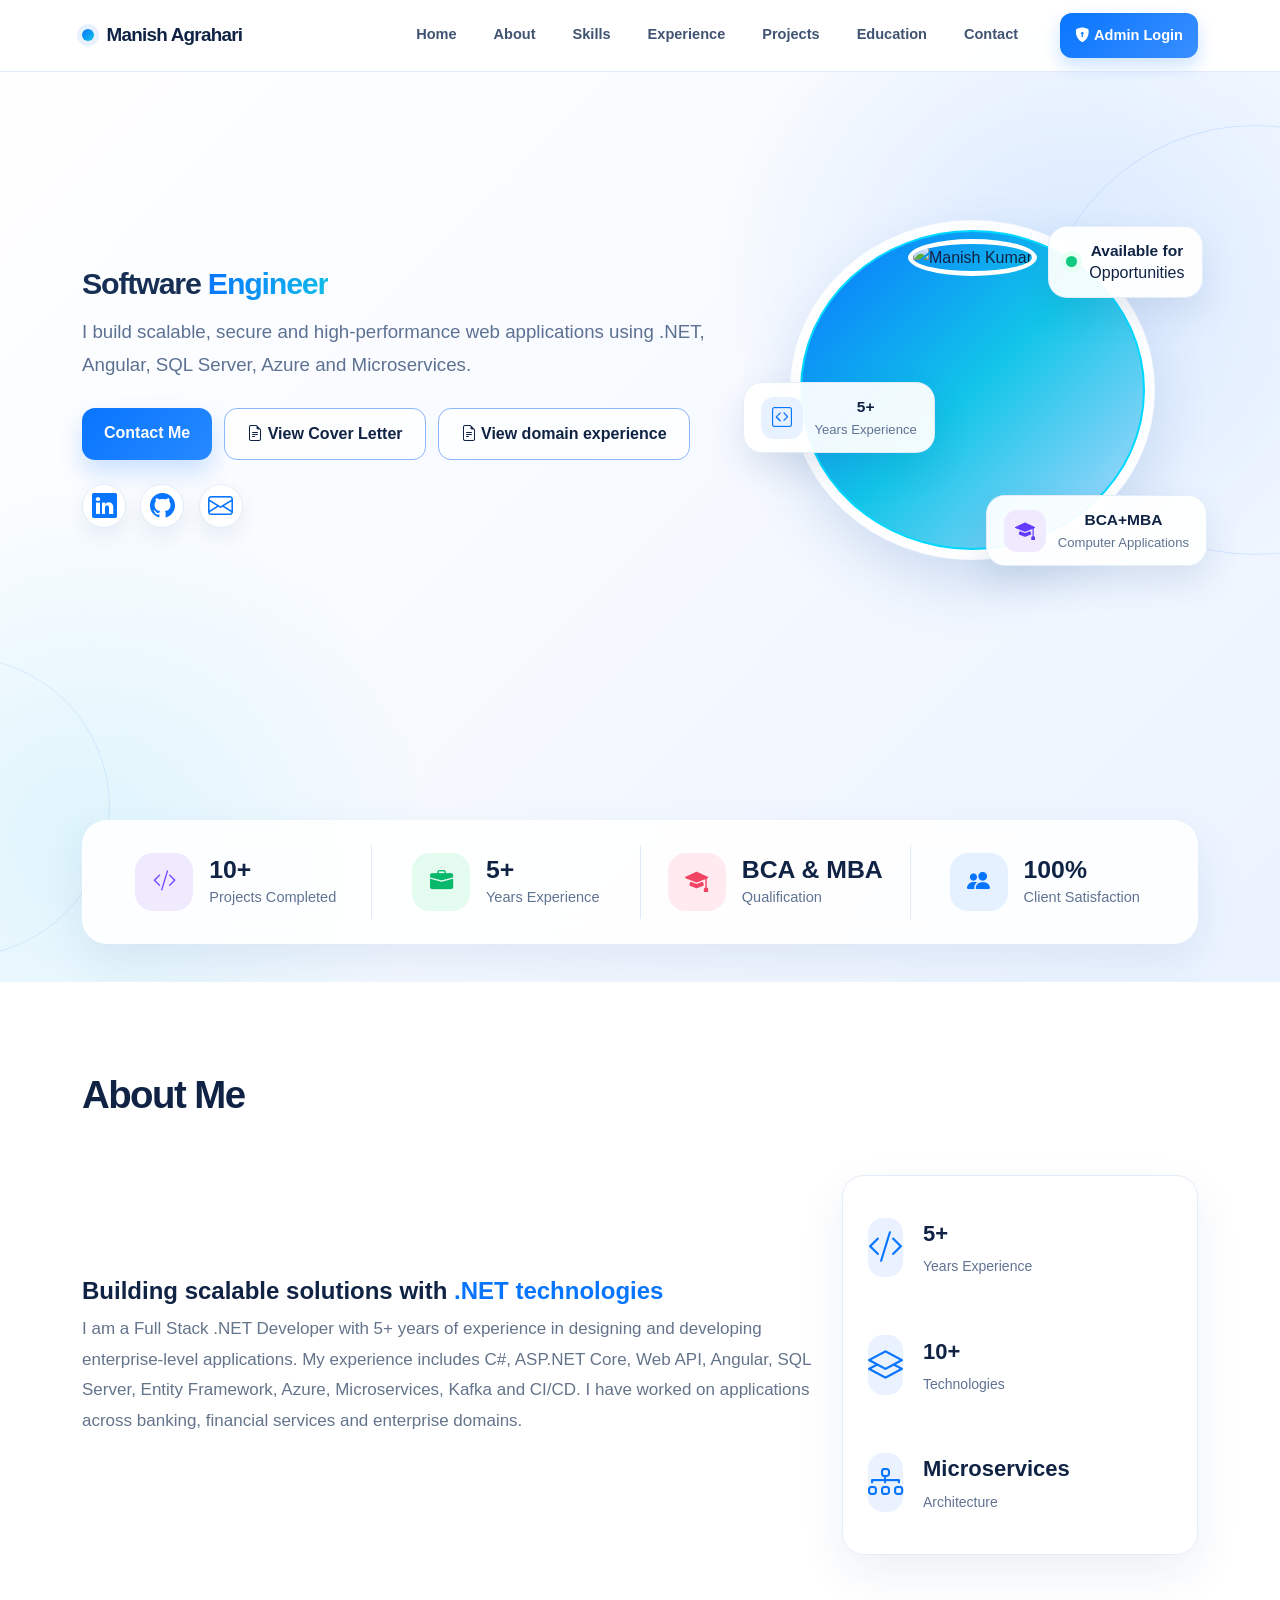
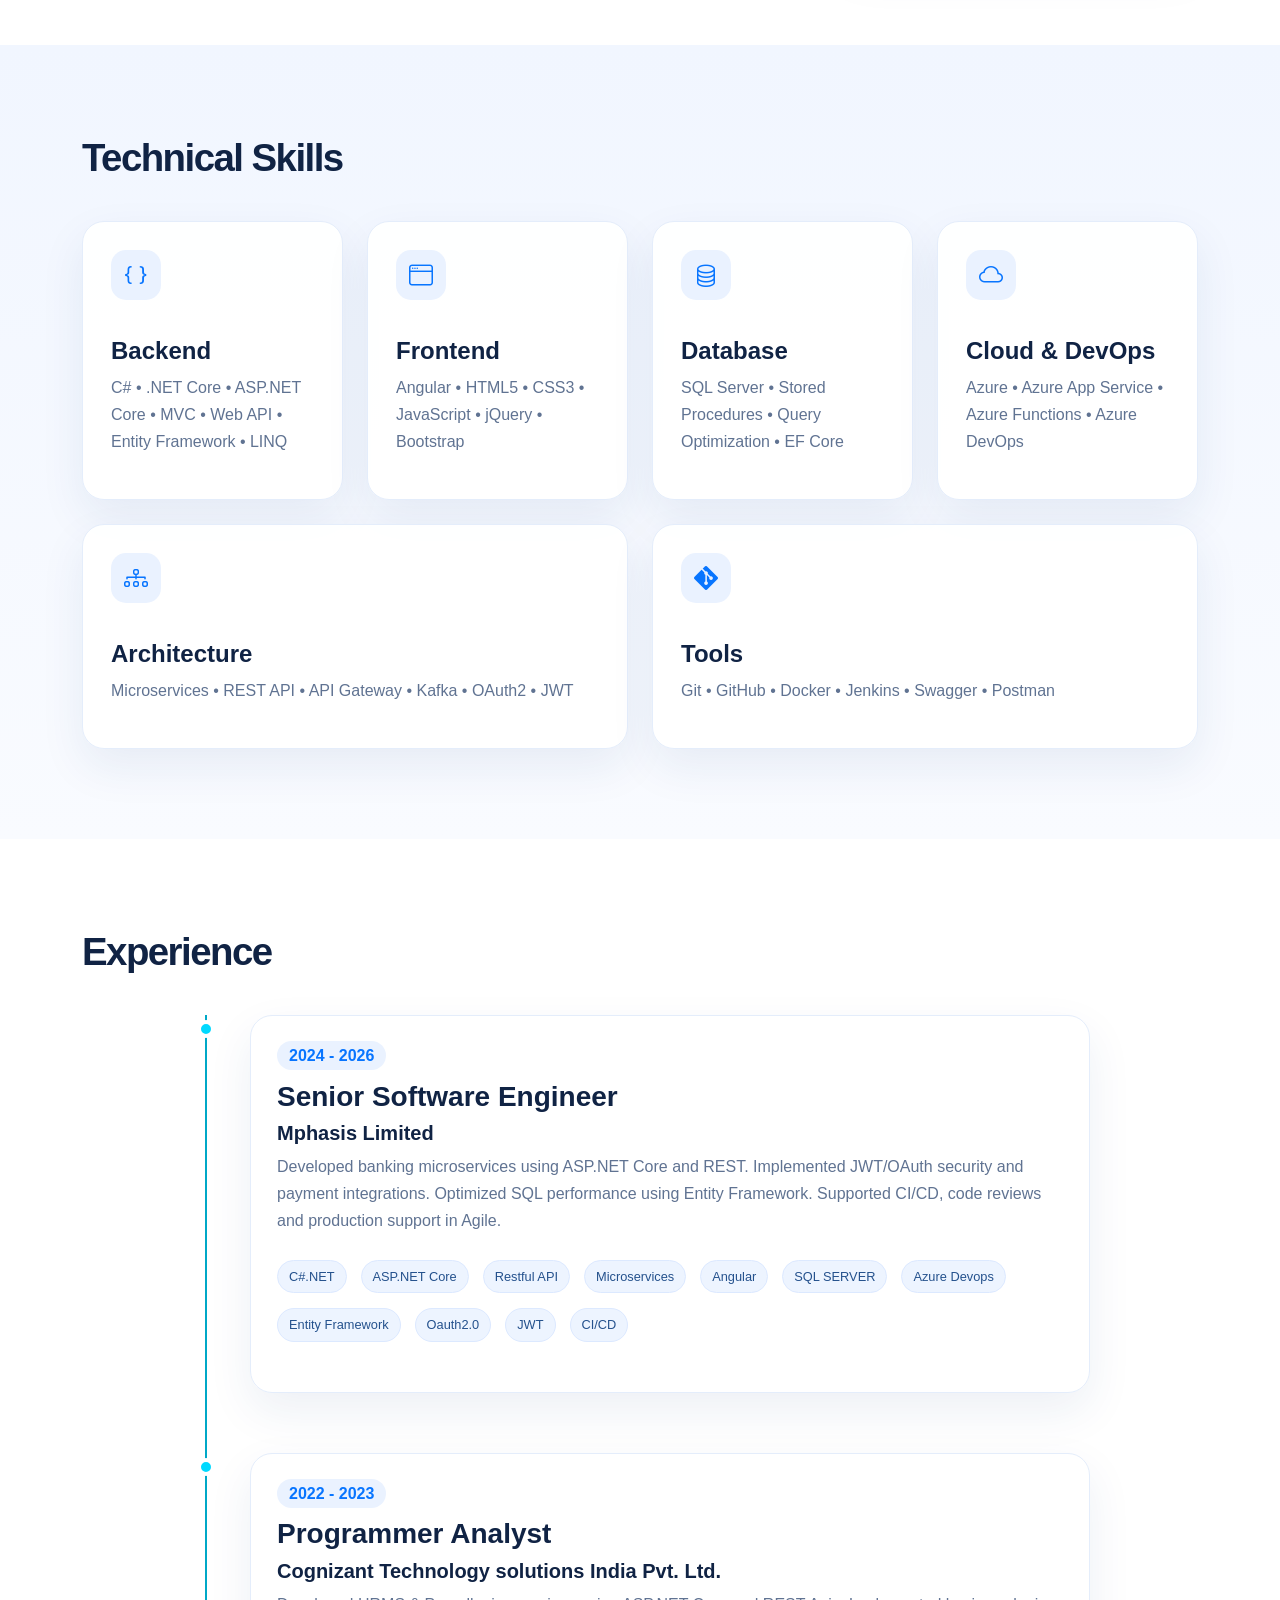
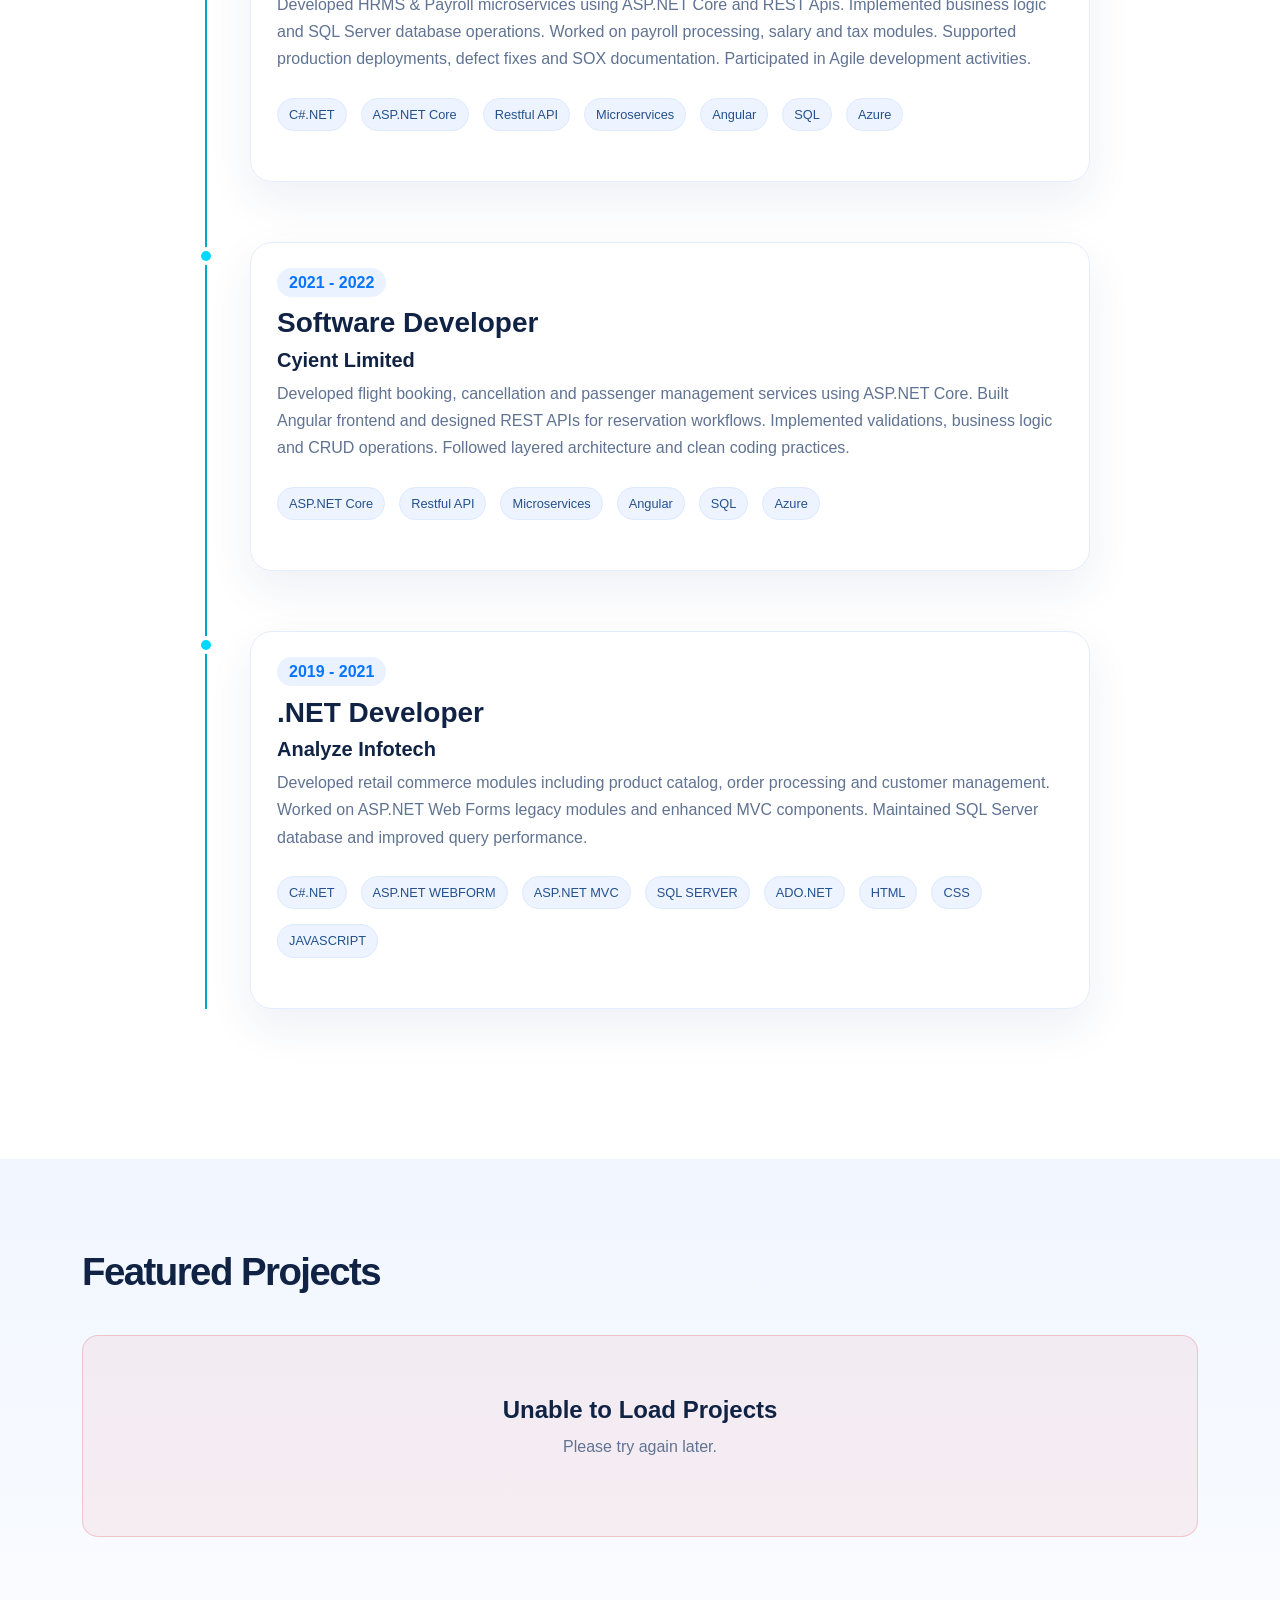
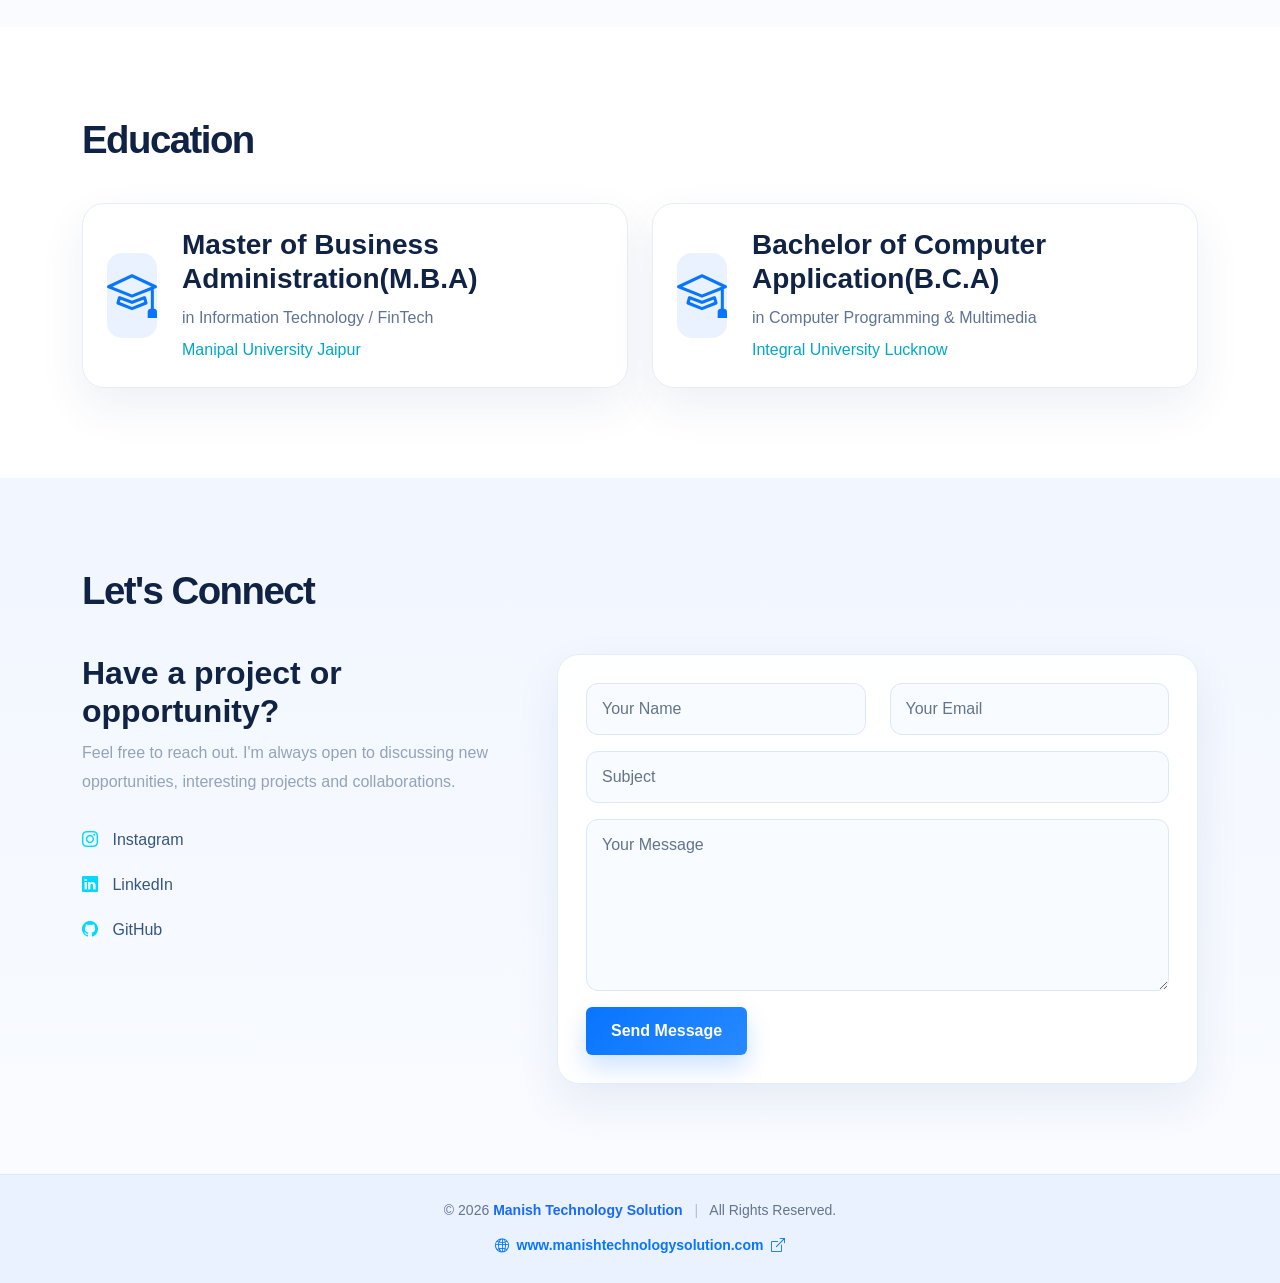
==== DevPortfolio.API/wwwroot/index.html @ da4e7f68 "Update index.html" ====
<!DOCTYPE html>
<html lang="en">
<head>
    <meta charset="UTF-8">
    <meta name="viewport" content="width=device-width, initial-scale=1.0">

    <title>Manish Agrahari | Full Stack .NET Developer</title>

    <!-- Bootstrap -->
    <link href="https://cdn.jsdelivr.net/npm/bootstrap@5.3.3/dist/css/bootstrap.min.css" rel="stylesheet">
    <link rel="stylesheet"
      href="https://cdn.jsdelivr.net/npm/bootstrap-icons@1.11.3/font/bootstrap-icons.min.css">

    <!-- Bootstrap Icons -->
    <link href="https://cdn.jsdelivr.net/npm/bootstrap-icons@1.11.3/font/bootstrap-icons.css" rel="stylesheet">

    <!-- Custom CSS -->
    <link rel="stylesheet" href="css/style.css">

       <style>
       :root {
           --ink: #102344;
           --muted: #607392;
           --blue: #0875ff;
           --cyan: #10c3e8;
           --line: #e4edfb;
           --pale: #f4f8ff;
       }

       html {
           scroll-behavior: smooth;
           scroll-padding-top: 92px;
       }

       body {
           margin: 0;
           color: var(--ink);
           background: #fff;
           font-family: Inter,"Segoe UI",Roboto,Arial,sans-serif;
           line-height: 1.7;
       }

       section {
           scroll-margin-top: 90px;
       }

       .navbar.navbar-dark {
           background: rgba(255,255,255,.94) !important;
           border-bottom: 1px solid rgba(224,234,249,.9);
           box-shadow: 0 8px 30px rgba(27,65,122,.055);
           backdrop-filter: blur(16px);
           -webkit-backdrop-filter: blur(16px);
           padding: 13px 0;
       }

       .navbar .navbar-brand {
           color: var(--ink) !important;
           font-size: 1.18rem;
           font-weight: 800;
           letter-spacing: -.04em;
       }

       .brand-dot {
           display: inline-block;
           width: 12px;
           height: 12px;
           border-radius: 50%;
           margin-right: 8px;
           background: linear-gradient(135deg,var(--blue),var(--cyan));
           box-shadow: 0 0 0 5px rgba(8,117,255,.09);
       }

       .navbar .nav-link {
           color: #405371 !important;
           font-size: .91rem;
           font-weight: 600;
           padding: 9px 11px !important;
           border-radius: 12px;
           transition: .2s ease;
       }

           .navbar .nav-link:hover, .navbar .nav-link:focus {
               color: var(--blue) !important;
               background: #edf4ff;
           }

       .navbar .admin-login-btn {
           display: inline-flex;
           align-items: center;
           color: #fff !important;
           background: linear-gradient(135deg,#0875ff,#398fff);
           padding: 10px 15px !important;
           box-shadow: 0 8px 18px rgba(8,117,255,.2);
       }

           .navbar .admin-login-btn:hover {
               color: #fff !important;
               transform: translateY(-1px);
               box-shadow: 0 12px 22px rgba(8,117,255,.25);
           }

       .navbar .nav-resume-btn {
           display: inline-flex;
           align-items: center;
           color: #fff !important;
           background: linear-gradient(135deg,#0875ff,#398fff);
           padding: 10px 15px !important;
           box-shadow: 0 8px 18px rgba(8,117,255,.18);
       }

           .navbar .nav-resume-btn:hover {
               color: #fff !important;
               transform: translateY(-1px);
           }

       .navbar .navbar-toggler {
           border-color: #dce7f7;
       }

           .navbar .navbar-toggler:focus {
               box-shadow: 0 0 0 .2rem rgba(8,117,255,.13);
           }

       .hero-section {
           position: relative;
           overflow: hidden;
           color: var(--ink) !important;
           background: radial-gradient(circle at 83% 28%,rgba(69,151,255,.16),transparent 27%), radial-gradient(circle at 6% 85%,rgba(16,195,232,.11),transparent 24%), linear-gradient(135deg,#fff 0%,#f7faff 48%,#eaf3ff 100%) !important;
       }

           .hero-section:before, .hero-section:after {
               content: "";
               position: absolute;
               border-radius: 50%;
               pointer-events: none;
           }

           .hero-section:before {
               width: 430px;
               height: 430px;
               right: -190px;
               top: 125px;
               border: 1px solid rgba(60,139,255,.16);
           }

           .hero-section:after {
               width: 300px;
               height: 300px;
               left: -190px;
               bottom: 25px;
               border: 1px solid rgba(60,139,255,.14);
           }

           .hero-section > .container {
               position: relative;
               z-index: 1;
           }

           .hero-section .row.min-vh-100 {
               min-height: calc(100vh - 80px) !important;
               padding-top: 0px;
               padding-bottom: 40px;
           }

       .hero-small {
           display: inline-flex;
           padding: 7px 14px;
           border-radius: 999px;
           color: #0875ff !important;
           background: #e7f1ff;
           font-size: .82rem;
           font-weight: 800;
           letter-spacing: .12em;
       }

     .hero-section h2 {
  color: #102344;
  font-size: clamp(2rem, 5.2vw, 5rem);
  line-height: 1.08;
  font-weight: 800;
  letter-spacing: -0.04em;
  margin: 15px 0;
  overflow-wrap: anywhere;
}

.hero-section h2 span {
  background: linear-gradient(100deg, #0875ff, #10bde8);
  -webkit-background-clip: text;
  background-clip: text;
  -webkit-text-fill-color: transparent;
}

@media (max-width: 480px) {
  .hero-section h2 {
    font-size: clamp(1.8rem, 8vw, 2.5rem);
    letter-spacing: -0.03em;
  }
}

       .hero-section h2 {
           color: #172f55 !important;
           font-size: clamp(1.25rem,2.4vw,1.9rem);
           font-weight: 750;
       }

       .hero-description {
           max-width: 690px;
           color: #5d7193 !important;
           font-size: clamp(1rem,1.5vw,1.17rem);
           line-height: 1.8;
       }

       .hero-buttons {
           display: flex;
           flex-wrap: wrap;
           gap: 12px;
           margin-top: 26px;
       }

           .hero-buttons .btn {
               margin: 0 !important;
               border-radius: 13px !important;
               padding: 13px 22px !important;
               font-weight: 750;
           }

       .btn-primary-custom {
           color: #fff !important;
           background: linear-gradient(135deg,#0875ff,#2789ff) !important;
           border: 0 !important;
           box-shadow: 0 12px 25px rgba(8,117,255,.2);
           transition: transform .2s,box-shadow .2s;
       }

           .btn-primary-custom:hover {
               transform: translateY(-2px);
               box-shadow: 0 16px 30px rgba(8,117,255,.28);
           }

       .hero-buttons .btn-outline-light {
           color: #102344 !important;
           background: rgba(255,255,255,.78) !important;
           border: 1px solid #8bb7ff !important;
       }

           .hero-buttons .btn-outline-light:hover {
               color: #0875ff !important;
               background: #fff !important;
           }

       .social-links a {
           display: inline-flex;
           align-items: center;
           justify-content: center;
           width: 44px;
           height: 44px;
           margin-right: 10px;
           color: #0875ff !important;
           background: #fff;
           border: 1px solid #e4edfb;
           border-radius: 50%;
           box-shadow: 0 8px 20px rgba(30,70,130,.08);
           text-decoration: none;
           transition: .2s;
       }

           .social-links a:hover {
               transform: translateY(-3px);
               background: #eef5ff;
           }

       .hero-profile-wrap {
           position: relative;
           display: flex;
           justify-content: center;
           align-items: center;
           min-height: 410px;
       }

       .profile-container {
           display: inline-block;
           padding: 10px;
           border-radius: 50%;
           background: rgba(255,255,255,.7);
           box-shadow: 0 25px 55px rgba(28,87,170,.15);
       }

       .profile-ring {
           width: clamp(235px,27vw,360px);
           aspect-ratio: 1;
           padding: 7px;
           border-radius: 50%;
           background: linear-gradient(135deg,#0875ff,#12c5e8,#b7d9ff);
           box-shadow: 0 0 0 9px rgba(255,255,255,.8);
       }

       .profile-image {
           width: 100%;
           height: 100%;
           object-fit: cover;
           border-radius: 50%;
           border: 5px solid #fff;
       }

       .profile-badge {
           position: absolute;
           z-index: 3;
           display: flex;
           align-items: center;
           gap: 12px;
           padding: 13px 17px;
           border: 1px solid rgba(226,236,250,.9);
           border-radius: 19px;
           background: rgba(255,255,255,.94);
           box-shadow: 0 15px 35px rgba(30,70,130,.12);
           color: var(--ink);
           line-height: 1.35;
       }

           .profile-badge strong {
               font-size: .97rem;
               font-weight: 800;
           }

           .profile-badge small {
               color: var(--muted);
               font-size: .82rem;
           }

       .profile-badge-available {
           top: 10%;
           right: -1%;
       }

       .availability-dot {
           width: 11px;
           height: 11px;
           border-radius: 50%;
           background: #10c981;
           box-shadow: 0 0 0 5px #e5fff3;
           flex: 0 0 auto;
       }

       .profile-badge-experience {
           left: -1%;
           top: 48%;
       }

       .badge-icon {
           display: grid;
           place-items: center;
           width: 42px;
           height: 42px;
           border-radius: 13px;
           color: #0875ff;
           background: #e8f1ff;
           font-size: 1.25rem;
       }

           .badge-icon.purple {
               color: #633bfa;
               background: #f0eaff;
           }

       .profile-badge-education {
           right: -2%;
           bottom: 7%;
       }

       .hero-stats {
           display: grid;
           grid-template-columns: repeat(4,minmax(0,1fr));
           align-items: center;
           margin: 0 0 38px;
           padding: 24px 18px;
           border: 1px solid rgba(255,255,255,.95);
           border-radius: 25px;
           background: rgba(255,255,255,.88);
           box-shadow: 0 18px 45px rgba(28,77,147,.09);
           backdrop-filter: blur(12px);
       }

       .hero-stat {
           display: flex;
           align-items: center;
           justify-content: center;
           gap: 16px;
           padding: 8px 16px;
       }

           .hero-stat + .hero-stat {
               border-left: 1px solid #e1eaf8;
           }

       .stat-icon {
           display: grid;
           place-items: center;
           flex: 0 0 58px;
           width: 58px;
           height: 58px;
           border-radius: 18px;
           font-size: 1.45rem;
       }

       .stat-purple {
           color: #7b4dff;
           background: #f0eaff;
       }

       .stat-green {
           color: #08b96b;
           background: #e4fbef;
       }

       .stat-red {
           color: #f04462;
           background: #ffebef;
       }

       .stat-blue {
           color: #0875ff;
           background: #e6f1ff;
       }

       .hero-stat strong {
           display: block;
           color: #102344;
           font-size: 1.55rem;
           font-weight: 850;
           line-height: 1.2;
       }

       .hero-stat small {
           display: block;
           color: #607392;
           font-size: .91rem;
           white-space: nowrap;
       }

       .section {
           padding: 90px 0;
           background: #fff !important;
           color: var(--ink) !important;
       }

       .section-dark {
           background: linear-gradient(180deg,#f1f6ff,#f9fbff) !important;
           color: var(--ink) !important;
       }

       .section-title {
           margin-bottom: 40px;
       }

           .section-title h2 {
               color: var(--ink) !important;
               font-weight: 850;
               letter-spacing: -.04em;
               font-size: clamp(1.9rem,3vw,2.6rem);
           }

       #about .section-title h2:after {
           content: "";
           display: block;
           width: 58px;
           height: 4px;
           margin-top: 13px;
           border-radius: 99px;
       }

       .section h3, .section h4, .section h5 {
           color: var(--ink);
           font-weight: 750;
       }

       .section p {
           color: var(--muted);
       }

       .section h4 span {
           color: var(--blue);
       }

       .about-card, .skill-card, .timeline-content, .project-card, .education-card, #contactForm {
           background: rgba(255,255,255,.96) !important;
           color: var(--ink) !important;
           border: 1px solid var(--line) !important;
           border-radius: 22px !important;
           box-shadow: 0 18px 45px rgba(24,65,130,.08);
       }

       .about-card {
           padding: 25px;
       }

       .about-item {
           padding: 14px 0;
       }

           .about-item i, .skill-card > i, .education-icon {
               color: #0875ff !important;
               background: #eaf2ff;
               border-radius: 15px;
           }

           .about-item strong {
               color: var(--ink);
           }

           .about-item small {
               color: var(--muted);
           }

       .skill-card {
           padding: 28px !important;
           height: 100%;
           transition: transform .2s,box-shadow .2s;
       }

           .skill-card:hover, .project-card:hover, .education-card:hover {
               transform: translateY(-5px);
               box-shadow: 0 24px 48px rgba(24,65,130,.13);
           }

           .skill-card > i {
               display: inline-flex;
               padding: 13px;
               font-size: 1.5rem;
               margin-bottom: 17px;
           }

       .timeline-content {
           padding: 26px !important;
       }

       .timeline-date {
           color: #0875ff !important;
           background: #eaf2ff;
           border-radius: 999px;
           padding: 6px 12px;
           font-weight: 700;
       }

       .technology-list span {
           display: inline-block;
           color: #24518d !important;
           background: #edf4ff !important;
           border: 1px solid #dce9ff;
           border-radius: 999px !important;
           padding: 5px 11px !important;
           margin: 5px 4px 0 0;
           font-size: .8rem;
       }

       .project-card {
           padding: 28px !important;
           height: 100%;
           transition: transform .2s,box-shadow .2s;
       }

       .project-icon {
           color: #0875ff !important;
           background: #eaf2ff !important;
           border-radius: 16px !important;
       }

       .project-links a {
           color: #0875ff !important;
           font-weight: 700;
       }

       .education-card {
           padding: 24px !important;
           height: 100%;
           transition: transform .2s,box-shadow .2s;
       }

       #contactForm {
           padding: 28px;
       }

           #contactForm .form-control {
               color: var(--ink);
               background: #f8fbff;
               border: 1px solid #dce7f7;
               border-radius: 12px;
               padding: 13px 15px;
           }

               #contactForm .form-control:focus {
                   background: #fff;
                   border-color: #7eafff;
                   box-shadow: 0 0 0 .2rem rgba(8,117,255,.1);
               }

       .contact-info a {
           color: #35577f !important;
           text-decoration: none;
       }

           .contact-info a:hover {
               color: #0875ff !important;
           }

     .portfolio-footer {
  padding: 24px 16px;
  color: #607392;
  background: #eaf2ff;
  border-top: 1px solid #dce8fa;
}

.portfolio-footer p {
  margin: 0 0 10px;
  line-height: 1.6;
}

.footer-brand {
  font-weight: 600;
}

.footer-link {
  display: inline-flex;
  align-items: center;
  justify-content: center;
  gap: 8px;
  max-width: 100%;
  color: #0875ff;
  text-decoration: none;
  overflow-wrap: anywhere;
}

.footer-link:hover {
  text-decoration: underline;
}

@media (max-width: 480px) {
  .portfolio-footer {
    padding: 20px 14px;
  }

  .footer-divider {
    display: none;
  }

  .portfolio-footer p {
    display: flex;
    flex-direction: column;
    align-items: center;
    gap: 2px;
  }

  .footer-link {
    font-size: 0.9rem;
  }
}

       @media(max-width:1199.98px) {
           .profile-badge-available {
               right: 0
           }

           .profile-badge-education {
               right: 0
           }

           .profile-badge-experience {
               left: 0
           }

           .hero-stat {
               gap: 11px;
               padding: 8px 10px
           }

           .stat-icon {
               flex-basis: 50px;
               width: 50px;
               height: 50px
           }
       }

       @media(max-width:991.98px) {
           .navbar .navbar-collapse {
               padding: 12px 0 5px
           }

           .navbar .nav-link {
               margin: 2px 0
           }

           .navbar .admin-login-btn, .navbar .nav-resume-btn {
               display: inline-flex;
               width: fit-content;
               margin-top: 7px
           }

           .hero-section .row.min-vh-100 {
               /* min-height: auto !important;
           padding-top: 125px;
           padding-bottom: 25px*/
               min-height: auto !important;
               padding-top: 60px;
               padding-bottom: 25px;
           }

           .hero-section .col-lg-5 {
               margin-top: 35px
           }

           .hero-profile-wrap {
               min-height: 370px
           }

           .hero-stats {
               margin-top: 25px;
               grid-template-columns: repeat(2,minmax(0,1fr))
           }

           .hero-stat:nth-child(3) {
               border-left: 0
           }

           .hero-stat:nth-child(n+3) {
               border-top: 1px solid #e1eaf8;
               padding-top: 20px;
               margin-top: 8px
           }

           .section {
               padding: 72px 0
           }
       }

       @media(max-width:575.98px) {
           .hero-section h1 {
               font-size: 2.7rem
           }

           .hero-description {
               font-size: 1rem
           }

           .hero-buttons {
               display: flex;
               flex-wrap: wrap;
               gap: 10px
           }

               .hero-buttons .btn {
                   margin: 0 !important
               }

           .profile-ring {
               width: min(70vw,285px)
           }

           .hero-profile-wrap {
               min-height: 340px
           }

           .profile-badge {
               padding: 9px 11px;
               gap: 8px;
               border-radius: 14px
           }

               .profile-badge strong {
                   font-size: .8rem
               }

               .profile-badge small {
                   font-size: .72rem
               }

           .profile-badge-available {
               top: 2%;
               right: -2%
           }

           .profile-badge-experience {
               left: -2%;
               top: 47%
           }

           .profile-badge-education {
               right: -2%;
               bottom: 0
           }

           .badge-icon {
               width: 34px;
               height: 34px;
               font-size: 1rem
           }

           .hero-stats {
               padding: 12px;
               gap: 0
           }

           .hero-stat {
               justify-content: flex-start;
               padding: 14px 7px;
               gap: 9px
           }

           .stat-icon {
               flex-basis: 38px;
               width: 38px;
               height: 38px;
               border-radius: 12px;
               font-size: 1rem
           }

           .hero-stat strong {
               font-size: 1.15rem
           }

           .hero-stat small {
               font-size: .72rem;
               white-space: normal
           }

           .hero-stat:nth-child(odd) {
               border-left: 0
           }

           .hero-stat:nth-child(even) {
               border-left: 1px solid #e1eaf8
           }

           .hero-stat:nth-child(n+3) {
               border-top: 1px solid #e1eaf8
           }

           .section {
               padding: 60px 0
           }

           #contactForm {
               padding: 19px
           }
       }
       /* Mobile navbar hamburger icon */
       .navbar .navbar-toggler-icon {
           background-image: url("data:image/svg+xml,%3Csvg xmlns='http://www.w3.org/2000/svg' viewBox='0 0 30 30'%3E%3Cpath stroke='%231e293b' stroke-linecap='round' stroke-width='2' d='M4 7h22M4 15h22M4 23h22'/%3E%3C/svg%3E") !important;
           background-size: 100% 100%;
           background-repeat: no-repeat;
           background-position: center;
       }

       /* Toggler button */
       .navbar .navbar-toggler {
           border-color: #dce7f7;
           padding: 8px 10px;
           border-radius: 8px;
       }

           /* Focus effect */
           .navbar .navbar-toggler:focus {
               box-shadow: 0 0 0 0.2rem rgba(8, 117, 255, 0.13);
           }
   </style>

   

    <!-- ================= NAVBAR ================= -->

    <nav class="navbar navbar-expand-lg navbar-dark fixed-top">
        <div class="container">

            <a class="navbar-brand fw-bold" href="#home">
                <span class="brand-dot"></span>
                Manish Agrahari
            </a>

            <button class="navbar-toggler" type="button"
                    data-bs-toggle="collapse"
                    data-bs-target="#navbarNav">
                <span class="navbar-toggler-icon"></span>
            </button>

            <div class="collapse navbar-collapse" id="navbarNav">

                <ul class="navbar-nav ms-auto">

                    <li class="nav-item">
                        <a class="nav-link" href="#home">Home</a>
                    </li>

                    <li class="nav-item">
                        <a class="nav-link" href="#about">About</a>
                    </li>

                    <li class="nav-item">
                        <a class="nav-link" href="#skills">Skills</a>
                    </li>

                    <li class="nav-item">
                        <a class="nav-link" href="#experience">Experience</a>
                    </li>

                    <li class="nav-item">
                        <a class="nav-link" href="#projects">Projects</a>
                    </li>

                    <li class="nav-item">
                        <a class="nav-link" href="#education">Education</a>
                    </li>

                    <li class="nav-item">
                        <a class="nav-link" href="#contact">Contact</a>
                    </li>

                    <li class="nav-item ms-lg-3 mt-2 mt-lg-0">
                        <a class="nav-link admin-login-btn" href="/admin.html" aria-label="Open Admin Login">
                            <i class="bi bi-shield-lock-fill me-1"></i> Admin Login
                        </a>
                    </li>
                    <!--<li class="nav-item ms-lg-2 mt-2 mt-lg-0">
                        <a class="nav-link nav-resume-btn" href="Resume/updatedResume6051.pdf" target="_blank" rel="noopener">
                            <i class="bi bi-download me-1"></i> Download Resume
                        </a>
                    </li>-->

                </ul>

            </div>
        </div>
    </nav>


    <!-- ================= HERO ================= -->

    <section id="home" class="hero-section">

        <div class="container">

            <div class="row align-items-center min-vh-100">

                <div class="col-lg-7">

                   <h2>
                    Software <span>Engineer</span>
                  </h2>

                    <p class="hero-description">
                        I build scalable, secure and high-performance
                        web applications using .NET, Angular, SQL Server,
                        Azure and Microservices.
                    </p>

                    <div class="hero-buttons">

                        <a href="#contact" class="btn btn-primary-custom">
                            Contact Me
                        </a>

                        <a href="cover-letter.html"
                           class="btn btn-outline-light"
                           target="_blank"
                           rel="noopener">
                            <i class="bi bi-file-earmark-text"></i>
                            View Cover Letter
                        </a>
                         <a href=" domain-exp.html"
                           class="btn btn-outline-light"
                           target="_blank"
                           rel="noopener">
                            <i class="bi bi-file-earmark-text"></i>
                            View domain experience
                        </a>
                       

                    </div>

                    <div class="social-links mt-4">

                        <a href="https://www.linkedin.com/in/semanish/" target="_blank">
                            <i class="bi bi-linkedin"></i>
                        </a>

                        <a href="https://github.com/ManishAgrawaal?tab=repositories" target="_blank">
                            <i class="bi bi-github"></i>
                        </a>

                        <a href="https://mail.google.com/mail/?view=cm&fs=1&to=manishkumar.indup@gmail.com"
                           target="_blank"
                           rel="noopener">
                            <i class="bi bi-envelope"></i>
                        </a>

                    </div>

                </div>


                <div class="col-lg-5 text-center">

                    <div class="hero-profile-wrap">
                        <div class="profile-badge profile-badge-available">
                            <span class="availability-dot"></span>
                            <span><strong>Available for</strong><br>Opportunities</span>
                        </div>
                        <div class="profile-badge profile-badge-experience">
                            <span class="badge-icon"><i class="bi bi-code-square"></i></span>
                            <span><strong>5+</strong><br><small>Years Experience</small></span>
                        </div>
                        <div class="profile-badge profile-badge-education">
                            <span class="badge-icon purple"><i class="bi bi-mortarboard-fill"></i></span>
                            <span><strong>BCA+MBA</strong><br><small>Computer Applications</small></span>
                        </div>
                        <div class="profile-container">

                            <div class="profile-ring">

                                <img src="images/photo.jpg"
                                     alt="Manish Kumar"
                                     class="profile-image">

                            </div>

                        </div>
                    </div>

                </div>

            </div>

            <div class="hero-stats">
                <div class="hero-stat">
                    <span class="stat-icon stat-purple"><i class="bi bi-code-slash"></i></span>
                    <div><strong>10+</strong><small>Projects Completed</small></div>
                </div>
                <div class="hero-stat">
                    <span class="stat-icon stat-green"><i class="bi bi-briefcase-fill"></i></span>
                    <div><strong>5+</strong><small>Years Experience</small></div>
                </div>
                <div class="hero-stat">
                    <span class="stat-icon stat-red"><i class="bi bi-mortarboard-fill"></i></span>
                    <div><strong>BCA & MBA</strong><small>Qualification</small></div>
                </div>
                <div class="hero-stat">
                    <span class="stat-icon stat-blue"><i class="bi bi-people-fill"></i></span>
                    <div><strong>100%</strong><small>Client Satisfaction</small></div>
                </div>
            </div>

        </div>

    </section>


    <!-- ================= ABOUT ================= -->

    <section id="about" class="section">

        <div class="container">

            <div class="section-title">
                <span> <h2>About Me</h2></span>

            </div>

            <div class="row align-items-center">

                <div class="col-lg-8">

                    <h4>
                        Building scalable solutions with
                        <span>.NET technologies</span>
                    </h4>

                    <p>
                        I am a Full Stack .NET Developer with 5+ years
                        of experience in designing and developing
                        enterprise-level applications.
                        My experience includes C#, ASP.NET Core,
                        Web API, Angular, SQL Server, Entity Framework,
                        Azure, Microservices, Kafka and CI/CD.
                        I have worked on applications across banking,
                        financial services and enterprise domains.
                    </p>

                </div>

                <div class="col-lg-4">

                    <div class="about-card">

                        <div class="about-item">
                            <i class="bi bi-code-slash"></i>
                            <div>
                                <strong>5+</strong>
                                <small>Years Experience</small>
                            </div>
                        </div>

                        <div class="about-item">
                            <i class="bi bi-layers"></i>
                            <div>
                                <strong>10+</strong>
                                <small>Technologies</small>
                            </div>
                        </div>

                        <div class="about-item">
                            <i class="bi bi-diagram-3"></i>
                            <div>
                                <strong>Microservices</strong>
                                <small>Architecture</small>
                            </div>
                        </div>

                    </div>

                </div>

            </div>

        </div>

    </section>


    <!-- ================= SKILLS ================= -->

    <section id="skills" class="section section-dark">

        <div class="container">

            <div class="section-title">
                <span><h2>Technical Skills</h2></span>

            </div>

            <div class="row g-4">

                <div class="col-md-3">

                    <div class="skill-card">
                        <i class="bi bi-braces"></i>

                        <h4>Backend</h4>

                        <p>
                            C# &bull; .NET Core &bull; ASP.NET Core &bull; MVC
                            &bull; Web API &bull; Entity Framework &bull; LINQ
                        </p>
                    </div>

                </div>


                <div class="col-md-3">
                    <div class="skill-card">
                        <i class="bi bi-window"></i>
                        <h4>Frontend</h4>
                        <p>
                            Angular &bull; HTML5 &bull; CSS3 &bull; JavaScript
                            &bull; jQuery &bull; Bootstrap
                        </p>
                    </div>
                </div>

                <div class="col-md-3">
                    <div class="skill-card">
                        <i class="bi bi-database"></i>
                        <h4>Database</h4>
                        <p>
                            SQL Server &bull; Stored Procedures &bull;
                            Query Optimization &bull; EF Core
                        </p>
                    </div>
                </div>

                <div class="col-md-3">
                    <div class="skill-card">
                        <i class="bi bi-cloud"></i>
                        <h4>Cloud &amp; DevOps</h4>
                        <p>
                            Azure &bull; Azure App Service &bull;
                            Azure Functions &bull; Azure DevOps
                        </p>
                    </div>
                </div>

                <div class="col-md-6">
                    <div class="skill-card">
                        <i class="bi bi-diagram-3"></i>
                        <h4>Architecture</h4>
                        <p>
                            Microservices &bull; REST API &bull;
                            API Gateway &bull; Kafka &bull; OAuth2 &bull; JWT
                        </p>
                    </div>
                </div>

                <div class="col-md-6">
                    <div class="skill-card">
                        <i class="bi bi-git"></i>
                        <h4>Tools</h4>
                        <p>
                            Git &bull; GitHub &bull; Docker &bull; Jenkins &bull;
                            Swagger &bull; Postman
                        </p>
                    </div>
                </div>

            </div>

        </div>

    </section>


    <!-- ================= EXPERIENCE ================= -->

    <section id="experience" class="section">

        <div class="container">

            <div class="section-title">
                <span><h2>Experience</h2></span>

            </div>


            <div class="timeline">

                <div class="timeline-item">

                    <div class="timeline-dot"></div>

                    <div class="timeline-content">

                        <span class="timeline-date">
                            2024 - 2026
                        </span>

                        <h3>Senior Software Engineer</h3>

                        <h5>Mphasis Limited</h5>

                        <p>
                            Developed banking microservices using ASP.NET Core and REST. Implemented JWT/OAuth security and
                            payment integrations. Optimized SQL performance using Entity Framework. Supported CI/CD, code reviews
                            and production support in Agile.
                        </p>

                        <div class="technology-list">
                            <span>C#.NET</span>
                            <span>ASP.NET Core</span>
                            <span>Restful API</span>
                            <span>Microservices</span>
                            <span>Angular</span>
                            <span>SQL SERVER</span>
                            <span>Azure Devops</span>
                            <span>Entity Framework</span>
                            <span>Oauth2.0</span>
                            <span>JWT</span>
                            <span>CI/CD</span>
                        </div>

                    </div>

                </div>


                <div class="timeline-item">

                    <div class="timeline-dot"></div>

                    <div class="timeline-content">

                        <span class="timeline-date">
                            2022 - 2023
                        </span>

                        <h3>Programmer Analyst</h3>

                        <h5>Cognizant Technology solutions India Pvt. Ltd.</h5>

                        <p>
                            Developed HRMS & Payroll microservices using ASP.NET Core and REST Apis. Implemented business logic
                            and SQL Server database operations. Worked on payroll processing, salary and tax modules. Supported
                            production deployments, defect fixes and SOX documentation. Participated in Agile development activities.
                        </p>

                        <div class="technology-list">
                            <span>C#.NET</span>
                            <span>ASP.NET Core</span>
                            <span>Restful API</span>
                            <span>Microservices</span>
                            <span>Angular</span>
                            <span>SQL</span>
                            <span>Azure</span>
                        </div>

                    </div>

                </div>

                <div class="timeline-item">

                    <div class="timeline-dot"></div>

                    <div class="timeline-content">

                        <span class="timeline-date">
                            2021 - 2022
                        </span>

                        <h3>Software Developer</h3>

                        <h5>Cyient Limited</h5>

                        <p>
                            Developed flight booking, cancellation and passenger management services using ASP.NET Core. Built Angular
                            frontend and designed REST APIs for reservation workflows. Implemented validations, business logic and
                            CRUD operations. Followed layered architecture and clean coding practices.
                        </p>

                        <div class="technology-list">
                            <span>ASP.NET Core</span>
                            <span>Restful API</span>
                            <span>Microservices</span>
                            <span>Angular</span>
                            <span>SQL</span>
                            <span>Azure</span>
                        </div>

                    </div>

                </div>


                <div class="timeline-item">

                    <div class="timeline-dot"></div>

                    <div class="timeline-content">

                        <span class="timeline-date">
                            2019 - 2021
                        </span>

                        <h3>.NET Developer</h3>

                        <h5>Analyze Infotech</h5>

                        <p>
                            Developed retail commerce modules including product catalog, order processing and customer management.
                            Worked on ASP.NET Web Forms legacy modules and enhanced MVC components. Maintained SQL Server database and improved query performance.
                        </p>

                        <div class="technology-list">
                            <span>C#.NET</span>
                            <span>ASP.NET WEBFORM</span>
                            <span>ASP.NET MVC</span>
                            <span>SQL SERVER</span>
                            <span>ADO.NET</span>
                            <span>HTML</span>
                            <span>CSS</span>
                            <span>JAVASCRIPT</span>
                        </div>

                    </div>

                </div>
            </div>

        </div>

    </section>


    <!-- ================= PROJECTS ================= -->

    <section id="projects" class="section section-dark">

        <div class="container">

            <div class="section-title">
                <span><h2>Featured Projects</h2></span>

            </div>


            <div class="row g-4" id="projectsContainer">

              


            </div>

        </div>

    </section>


    <!-- ================= EDUCATION ================= -->

    <section id="education" class="section">

        <div class="container">

            <div class="section-title">
                <span><h2>Education</h2></span>
            </div>
            <div class="row g-4">
                <div class="col-lg-6">
                    <div class="education-card">
                        <div class="education-icon">
                            <i class="bi bi-mortarboard"></i>
                        </div>

                        <div>

                            <h3>Master of Business Administration(M.B.A)</h3>

                            <p>
                                in Information Technology / FinTech
                            </p>

                            <span>
                                Manipal University Jaipur
                            </span>

                        </div>


                    </div>
                </div>

                <div class="col-lg-6">
                    <div class="education-card">
                        <div class="education-icon">
                            <i class="bi bi-mortarboard"></i>
                        </div>

                        <div>

                            <h3>Bachelor of Computer Application(B.C.A)</h3>

                            <p>
                                in Computer Programming & Multimedia
                            </p>

                            <span>
                                Integral University Lucknow
                            </span>

                        </div>


                    </div>
                </div>
            </div>
        </div>

    </section>


    <!-- ================= CONTACT ================= -->

    <section id="contact" class="section section-dark">

        <div class="container">

            <div class="section-title">
                <span><h2>Let's Connect</h2></span>

            </div>

            <div class="row">

                <div class="col-lg-5">

                    <h3>
                        Have a project or opportunity?
                    </h3>

                    <p>
                        Feel free to reach out. I'm always open
                        to discussing new opportunities,
                        interesting projects and collaborations.
                    </p>

                    <div class="contact-info">
                        <!--<p>
                                <a>
                                    <i class="bi bi-envelope-fill"></i>
                                    manishagraharee@gmail.com
                                </a>
                            </-->
                        <!--p>-->
                        <p>
                            <a href="https://www.instagram.com/manishagraharee/" target="_blank">
                                <i class="bi bi-instagram"></i>
                                Instagram
                            </a>
                        </p>

                        <p>
                            <a href="https://www.linkedin.com/in/semanish/" target="_blank">
                                <i class="bi bi-linkedin"></i>
                                LinkedIn
                            </a>
                        </p>

                        <p>
                            <a href="https://github.com/ManishAgrawaal" target="_blank">
                                <i class="bi bi-github"></i>
                                GitHub
                            </a>
                        </p>

                    </div>

                </div>


                <div class="col-lg-7">

                    <form id="contactForm">

                        <div class="row">

                            <div class="col-md-6 mb-3">

                                <input type="text"
                                       id="name"
                                       class="form-control"
                                       placeholder="Your Name">

                            </div>

                            <div class="col-md-6 mb-3">

                                <input type="email"
                                       id="email"
                                       class="form-control"
                                       placeholder="Your Email">

                            </div>

                        </div>


                        <div class="mb-3">

                            <input type="text"
                                   id="subject"
                                   class="form-control"
                                   placeholder="Subject">

                        </div>


                        <div class="mb-3">

                            <textarea id="message"
                                      class="form-control"
                                      rows="6"
                                      placeholder="Your Message"></textarea>

                        </div>


                        <button type="submit"
                                class="btn btn-primary-custom">

                            Send Message

                        </button>

                        <div id="formMessage"></div>

                    </form>

                </div>

            </div>

        </div>

    </section>


 <footer class="portfolio-footer">
  <div class="container text-center">
    <p>
      &copy; <span id="year"></span>
      <span class="footer-brand">Manish Technology Solution</span>
      <span class="footer-divider">|</span>
      All Rights Reserved.
    </p>

    <a
      href="https://www.manishtechnologysolution.com/"
      class="footer-link"
      target="_blank"
      rel="noopener noreferrer"
    >
      <i class="bi bi-globe2" aria-hidden="true"></i>
      <span>www.manishtechnologysolution.com</span>
      <i class="bi bi-box-arrow-up-right" aria-hidden="true"></i>
    </a>
  </div>
</footer>


    <!-- jQuery -->
    <script src="https://code.jquery.com/jquery-3.7.1.min.js"></script>

    <!-- Bootstrap JS -->
    <script src="https://cdn.jsdelivr.net/npm/bootstrap@5.3.3/dist/js/bootstrap.bundle.min.js"></script>

    <!-- Custom JS -->
    <script src="js/f.js"></script>

    </body>
</html>
---- DevPortfolio.API/wwwroot/css/style.css ----
/* ================= GLOBAL ================= */

html {
    scroll-behavior: smooth;
}

body {
    margin: 0;
    font-family: "Segoe UI", sans-serif;
    background: #0b1120;
    color: #e5e7eb;
}

a {
    text-decoration: none;
}

.section {
    padding: 100px 0;
    background: #ffffff;
    color: #111827;
}

.section-dark {
    background: #0b1120;
    color: #ffffff;
}


/* ================= NAVBAR ================= */

.navbar {
    background: rgba(11, 17, 32, 0.95);
    backdrop-filter: blur(10px);
    padding: 18px 0;
}

.navbar-brand {
    font-size: 22px;
}

.brand-dot {
    display: inline-block;
    width: 10px;
    height: 10px;
    background: #00d9ff;
    border-radius: 50%;
    margin-right: 8px;
}

.nav-link {
    color: #d1d5db !important;
    margin-left: 15px;
    transition: 0.3s;
}

.nav-link:hover {
    color: #00d9ff !important;
}


/* ================= HERO ================= */

.hero-section {
    background:
        radial-gradient(
            circle at 80% 30%,
            rgba(0, 217, 255, 0.12),
            transparent 30%
        ),
        #0b1120;
}

.hero-small {
    color: #00d9ff;
    font-weight: 600;
    letter-spacing: 4px;
}

.hero-section h1 {
    font-size: 65px;
    font-weight: 800;
    margin-bottom: 10px;
}

.hero-section h1 span {
    color: #00d9ff;
}

.hero-section h2 {
    color: #cbd5e1;
    font-size: 30px;
    margin-bottom: 25px;
}

.hero-description {
    color: #94a3b8;
    font-size: 18px;
    line-height: 1.8;
    max-width: 650px;
}

.btn-primary-custom {
    background: #00d9ff;
    border: 2px solid #00d9ff;
    color: #06111c;
    font-weight: 600;
    padding: 12px 25px;
    border-radius: 6px;
    transition: 0.3s;
}

.btn-primary-custom:hover {
    background: transparent;
    color: #00d9ff;
}

.hero-buttons {
    margin-top: 30px;
}

.hero-buttons .btn {
    margin-right: 10px;
}

.social-links a {
    color: #cbd5e1;
    font-size: 25px;
    margin-right: 20px;
    transition: 0.3s;
}

.social-links a:hover {
    color: #00d9ff;
}


/* ================= PROFILE ================= */

.profile-container {
    display: flex;
    justify-content: center;
}

.profile-ring {
    width: 320px;
    height: 320px;
    padding: 8px;
    border: 2px solid #00d9ff;
    border-radius: 50%;
    box-shadow: 0 0 60px rgba(0, 217, 255, 0.2);
}

.profile-image {
    width: 100%;
    height: 100%;
    object-fit: cover;
    border-radius: 50%;
}


/* ================= SECTION TITLE ================= */

.section-title {
    display: flex;
    align-items: center;
    gap: 15px;
    margin-bottom: 60px;
}

.section-title span {
    color: #00a8c7;
    font-weight: 700;
    font-size: 18px;
}

.section-title h2 {
    font-size: 40px;
    font-weight: 700;
    margin: 0;
}

.section-dark .section-title h2 {
    color: white;
}


/* ================= ABOUT ================= */

#about h3 {
    font-size: 35px;
    margin-bottom: 25px;
}

#about h3 span {
    color: #00a8c7;
}

#about p {
    color: #64748b;
    line-height: 1.8;
    font-size: 17px;
}

.about-card {
    background: #f1f5f9;
    padding: 30px;
    border-radius: 15px;
}

.about-item {
    display: flex;
    align-items: center;
    gap: 20px;
    margin-bottom: 25px;
}

.about-item:last-child {
    margin-bottom: 0;
}

.about-item i {
    font-size: 35px;
    color: #00a8c7;
}

.about-item strong {
    display: block;
    font-size: 22px;
}

.about-item small {
    color: #64748b;
}


/* ================= SKILLS ================= */

.skill-card {
    background: #111827;
    border: 1px solid #1f2937;
    padding: 30px;
    border-radius: 12px;
    height: 100%;
    transition: 0.3s;
}

.skill-card:hover {
    transform: translateY(-8px);
    border-color: #00d9ff;
}

.skill-card i {
    font-size: 40px;
    color: #00d9ff;
}

.skill-card h4 {
    margin-top: 20px;
}

.skill-card p {
    color: #94a3b8;
    line-height: 1.7;
}


/* ================= EXPERIENCE ================= */

.timeline {
    position: relative;
    max-width: 900px;
    margin: auto;
}

.timeline::before {
    content: "";
    position: absolute;
    left: 15px;
    top: 0;
    bottom: 0;
    width: 2px;
    background: #00a8c7;
}

.timeline-item {
    position: relative;
    padding-left: 60px;
    margin-bottom: 60px;
}

.timeline-dot {
    position: absolute;
    left: 7px;
    top: 5px;
    width: 18px;
    height: 18px;
    background: #00d9ff;
    border-radius: 50%;
    border: 4px solid white;
}

.timeline-date {
    color: #00a8c7;
    font-weight: 600;
}

.timeline-content h3 {
    margin-top: 10px;
}

.timeline-content h5 {
    color: #64748b;
}

.timeline-content p {
    color: #64748b;
    line-height: 1.7;
}


/* ================= TECHNOLOGIES ================= */

.technology-list {
    display: flex;
    flex-wrap: wrap;
    gap: 8px;
    margin-top: 20px;
}

.technology-list span {
    background: rgba(0, 217, 255, 0.1);
    color: #00a8c7;
    padding: 5px 10px;
    border-radius: 5px;
    font-size: 13px;
}


/* ================= PROJECTS ================= */

.project-card {
    background: #111827;
    border: 1px solid #1f2937;
    border-radius: 12px;
    padding: 30px;
    height: 100%;
    transition: 0.3s;
}

.project-card:hover {
    transform: translateY(-8px);
    border-color: #00d9ff;
}

.project-icon {
    font-size: 45px;
    color: #00d9ff;
    margin-bottom: 20px;
}

.project-card h3 {
    font-size: 24px;
}

.project-card p {
    color: #94a3b8;
    line-height: 1.7;
}

.project-links {
    margin-top: 25px;
}

.project-links a {
    color: #00d9ff;
}


/* ================= EDUCATION ================= */

.education-card {
    display: flex;
    gap: 25px;
    align-items: center;
    background: #f1f5f9;
    padding: 30px;
    border-radius: 12px;
    max-width: 800px;
}

.education-icon {
    font-size: 50px;
    color: #00a8c7;
}

.education-card p {
    margin: 5px 0;
    color: #64748b;
}

.education-card span {
    color: #00a8c7;
}


/* ================= CONTACT ================= */

#contact h3 {
    font-size: 32px;
}

#contact p {
    color: #94a3b8;
    line-height: 1.8;
}

.form-control {
    background: #111827;
    border: 1px solid #374151;
    color: white;
    padding: 14px;
}

.form-control:focus {
    background: #111827;
    color: white;
    border-color: #00d9ff;
    box-shadow: none;
}

.form-control::placeholder {
    color: #64748b;
}

.contact-info {
    margin-top: 30px;
}

.contact-info i {
    color: #00d9ff;
    margin-right: 10px;
}


/* ================= FOOTER ================= */

footer {
    background: #050a14;
    padding: 25px;
}

footer p {
    margin: 0;
    color: #64748b;
}


/* ================= RESPONSIVE ================= */

@media (max-width: 991px) {

    .hero-section h1 {
        font-size: 48px;
    }

    .profile-container {
        margin-top: 60px;
    }

    .profile-ring {
        width: 250px;
        height: 250px;
    }
}


@media (max-width: 576px) {

    .section {
        padding: 70px 20px;
    }

    .hero-section h1 {
        font-size: 40px;
    }

    .hero-section h2 {
        font-size: 23px;
    }

    .section-title h2 {
        font-size: 30px;
    }

}
/* =====================================================
   PROJECTS
===================================================== */

#projectsContainer {
    row-gap: 32px;
}


/* =====================================================
   PROJECT CARD
===================================================== */

.project-card {

    height: 100%;

    background:
        linear-gradient(
            145deg,
            rgba(20, 30, 48, 0.95),
            rgba(12, 19, 34, 0.98)
        );

    border: 1px solid rgba(255, 255, 255, 0.08);

    border-radius: 16px;

    overflow: hidden;

    position: relative;

    transition:
        transform 0.3s ease,
        border-color 0.3s ease,
        box-shadow 0.3s ease;

}


.project-card:hover {

    transform: translateY(-8px);

    border-color: rgba(0, 212, 255, 0.65);

    box-shadow:
        0 20px 50px rgba(0, 0, 0, 0.35),
        0 0 25px rgba(0, 212, 255, 0.08);

}


/* =====================================================
   IMAGE
===================================================== */

.project-image-wrapper {

    width: 100%;

    height: 220px;

    background:
        linear-gradient(
            135deg,
            #111827,
            #172033
        );

    overflow: hidden;

    position: relative;

}


.project-image {

    width: 100%;

    height: 100%;

    object-fit: cover;

    display: block;

    transition:
        transform 0.5s ease;
}


.project-card:hover .project-image {

    transform: scale(1.05);

}


/* =====================================================
   IMAGE FALLBACK
===================================================== */

.project-image-fallback {

    width: 100%;

    height: 100%;

    display: flex;

    align-items: center;

    justify-content: center;

    font-size: 58px;

    color: #00d9ff;

    background:
        radial-gradient(
            circle at center,
            rgba(0, 217, 255, 0.12),
            transparent 65%
        );

}


.project-image-fallback i {

    filter:
        drop-shadow(
            0 0 15px
            rgba(0, 217, 255, 0.35)
        );

}


/* =====================================================
   CONTENT
===================================================== */

.project-content {

    padding: 28px;

}


.project-number {

    font-size: 11px;

    font-weight: 700;

    letter-spacing: 2px;

    color: #00d9ff;

    margin-bottom: 10px;

}


.project-title {

    font-size: 24px;

    font-weight: 700;

    color: #ffffff;

    margin-bottom: 14px;

    line-height: 1.3;

}


.project-description {

    font-size: 15px;

    line-height: 1.8;

    color: #9caec7;

    margin-bottom: 20px;

}


/* =====================================================
   TECHNOLOGIES
===================================================== */

.technology-list {

    display: flex;

    flex-wrap: wrap;

    gap: 8px;

    margin-bottom: 24px;

}


.technology-badge {

    display: inline-flex;

    align-items: center;

    padding: 7px 11px;

    border-radius: 7px;

    font-size: 12px;

    font-weight: 600;

    color: #00d9ff;

    background:
        rgba(0, 217, 255, 0.08);

    border:
        1px solid rgba(0, 217, 255, 0.15);

    transition:
        background 0.2s ease,
        border-color 0.2s ease;

}


.project-card:hover .technology-badge {

    background:
        rgba(0, 217, 255, 0.12);

    border-color:
        rgba(0, 217, 255, 0.25);

}


/* =====================================================
   PROJECT LINKS
===================================================== */

.project-links {

    display: flex;

    flex-wrap: wrap;

    gap: 10px;

}


.project-btn {

    display: inline-flex;

    align-items: center;

    gap: 8px;

    padding: 10px 16px;

    border-radius: 8px;

    font-size: 13px;

    font-weight: 600;

    text-decoration: none;

    transition:
        all 0.25s ease;

}


.project-btn-primary {

    background: #00bcd4;

    color: #061018;

}


.project-btn-primary:hover {

    background: #00d9ff;

    color: #061018;

    transform: translateY(-2px);

}


.project-btn-secondary {

    background: transparent;

    color: #dbeafe;

    border:
        1px solid rgba(255, 255, 255, 0.15);

}


.project-btn-secondary:hover {

    background:
        rgba(255, 255, 255, 0.06);

    border-color:
        rgba(0, 217, 255, 0.5);

    color: #00d9ff;

    transform: translateY(-2px);

}


/* =====================================================
   EMPTY STATE
===================================================== */

.projects-empty {

    text-align: center;

    padding: 70px 20px;

    border:
        1px dashed rgba(255, 255, 255, 0.12);

    border-radius: 16px;

}


.empty-icon {

    font-size: 45px;

    color: #00d9ff;

    margin-bottom: 15px;

}


.projects-empty h4 {

    color: #ffffff;

    margin-bottom: 8px;

}


.projects-empty p {

    color: #899ab4;

    margin: 0;

}


/* =====================================================
   ERROR
===================================================== */

.projects-error {

    text-align: center;

    padding: 60px 20px;

    border-radius: 16px;

    background:
        rgba(220, 38, 38, 0.06);

    border:
        1px solid rgba(220, 38, 38, 0.2);

}


.error-icon {

    font-size: 40px;

    color: #ef4444;

    margin-bottom: 15px;

}


.projects-error h4 {

    color: #ffffff;

}


.projects-error p {

    color: #9ca3af;

}


/* =====================================================
   TABLET
===================================================== */

@media (max-width: 991px) {

    .project-image-wrapper {

        height: 200px;

    }

    .project-content {

        padding: 24px;

    }

}


/* =====================================================
   MOBILE
===================================================== */

@media (max-width: 767px) {

    #projectsContainer {

        row-gap: 22px;

    }


    .project-card {

        border-radius: 13px;

    }


    .project-image-wrapper {

        height: 190px;

    }


    .project-content {

        padding: 20px;

    }


    .project-title {

        font-size: 21px;

    }


    .project-description {

        font-size: 14px;

        line-height: 1.7;

    }


    .project-links {

        flex-direction: column;

    }


    .project-btn {

        width: 100%;

        justify-content: center;

    }

}


/* =====================================================
   SMALL MOBILE
===================================================== */

@media (max-width: 480px) {

    .project-image-wrapper {

        height: 170px;

    }


    .project-content {

        padding: 18px;

    }


    .project-title {

        font-size: 19px;

    }


    .technology-badge {

        font-size: 11px;

        padding: 6px 9px;

    }

}
.portfolio-footer {
    padding: 25px 0;
    background: linear-gradient(135deg, #f4f8ff, #eaf3ff);
    border-top: 1px solid #dce8fa;
}

    .portfolio-footer p {
        margin-bottom: 8px;
        color: #64748b;
        font-size: 14px;
    }

.footer-brand {
    color: #1769ff;
    font-weight: 700;
}

.footer-divider {
    margin: 0 8px;
    color: #b0bfd5;
}

.footer-link {
    display: inline-flex;
    align-items: center;
    gap: 7px;
    color: #1769ff;
    font-size: 14px;
    font-weight: 600;
    text-decoration: none;
    transition: color 0.2s ease;
}

    .footer-link:hover {
        color: #084fc0;
        text-decoration: underline;
    }
/* =========================================
   PROJECT CARDS
========================================= */

.project-card {
    height: 100%;
    background: #111d32;
    border: 1px solid #263a59;
    border-radius: 20px;
    overflow: hidden;
    transition: all 0.3s ease;
}

/* Card Hover */

.project-card:hover {
    transform: translateY(-6px);
    border-color: #087cff;
    box-shadow: 0 15px 35px rgba(0, 123, 255, 0.15);
}


/* =========================================
   PROJECT IMAGE
========================================= */

.project-image {
    width: 100%;
    height: 250px;
    overflow: hidden;
    background: #0b1628;
}

.project-image img {
    width: 100%;
    height: 100%;
    object-fit: cover;
    object-position: center;
    display: block;
    transition: transform 0.4s ease;
}

.project-card:hover .project-image img {
    transform: scale(1.04);
}


/* =========================================
   PROJECT CONTENT
========================================= */

.project-content {
    padding: 28px;
}

.project-title {
    color: #ffffff;
    font-size: 23px;
    font-weight: 700;
    margin-bottom: 15px;
}

.project-description {
    color: #b8c8df;
    font-size: 15px;
    line-height: 1.8;
    margin-bottom: 22px;
}




/* =========================================
   TECHNOLOGY BADGES
========================================= */

.technology-list {
    display: flex;
    flex-wrap: wrap;
    gap: 10px;
    margin-top: 20px;
}

.technology-badge {
    background: #192c47;
    border: 1px solid #304b70;
    color: #c8ddff;
    padding: 8px 14px;
    border-radius: 30px;
    font-size: 12px;
    font-weight: 600;
}


/* =========================================
   RESPONSIVE DESIGN
========================================= */

@media (max-width: 768px) {

    .project-image {
        height: 220px;
    }

    .project-content {
        padding: 22px;
    }

    .project-title {
        font-size: 20px;
    }

}

@media (max-width: 576px) {

    .project-image {
        height: 200px;
    }

    .project-content {
        padding: 18px;
    }

}
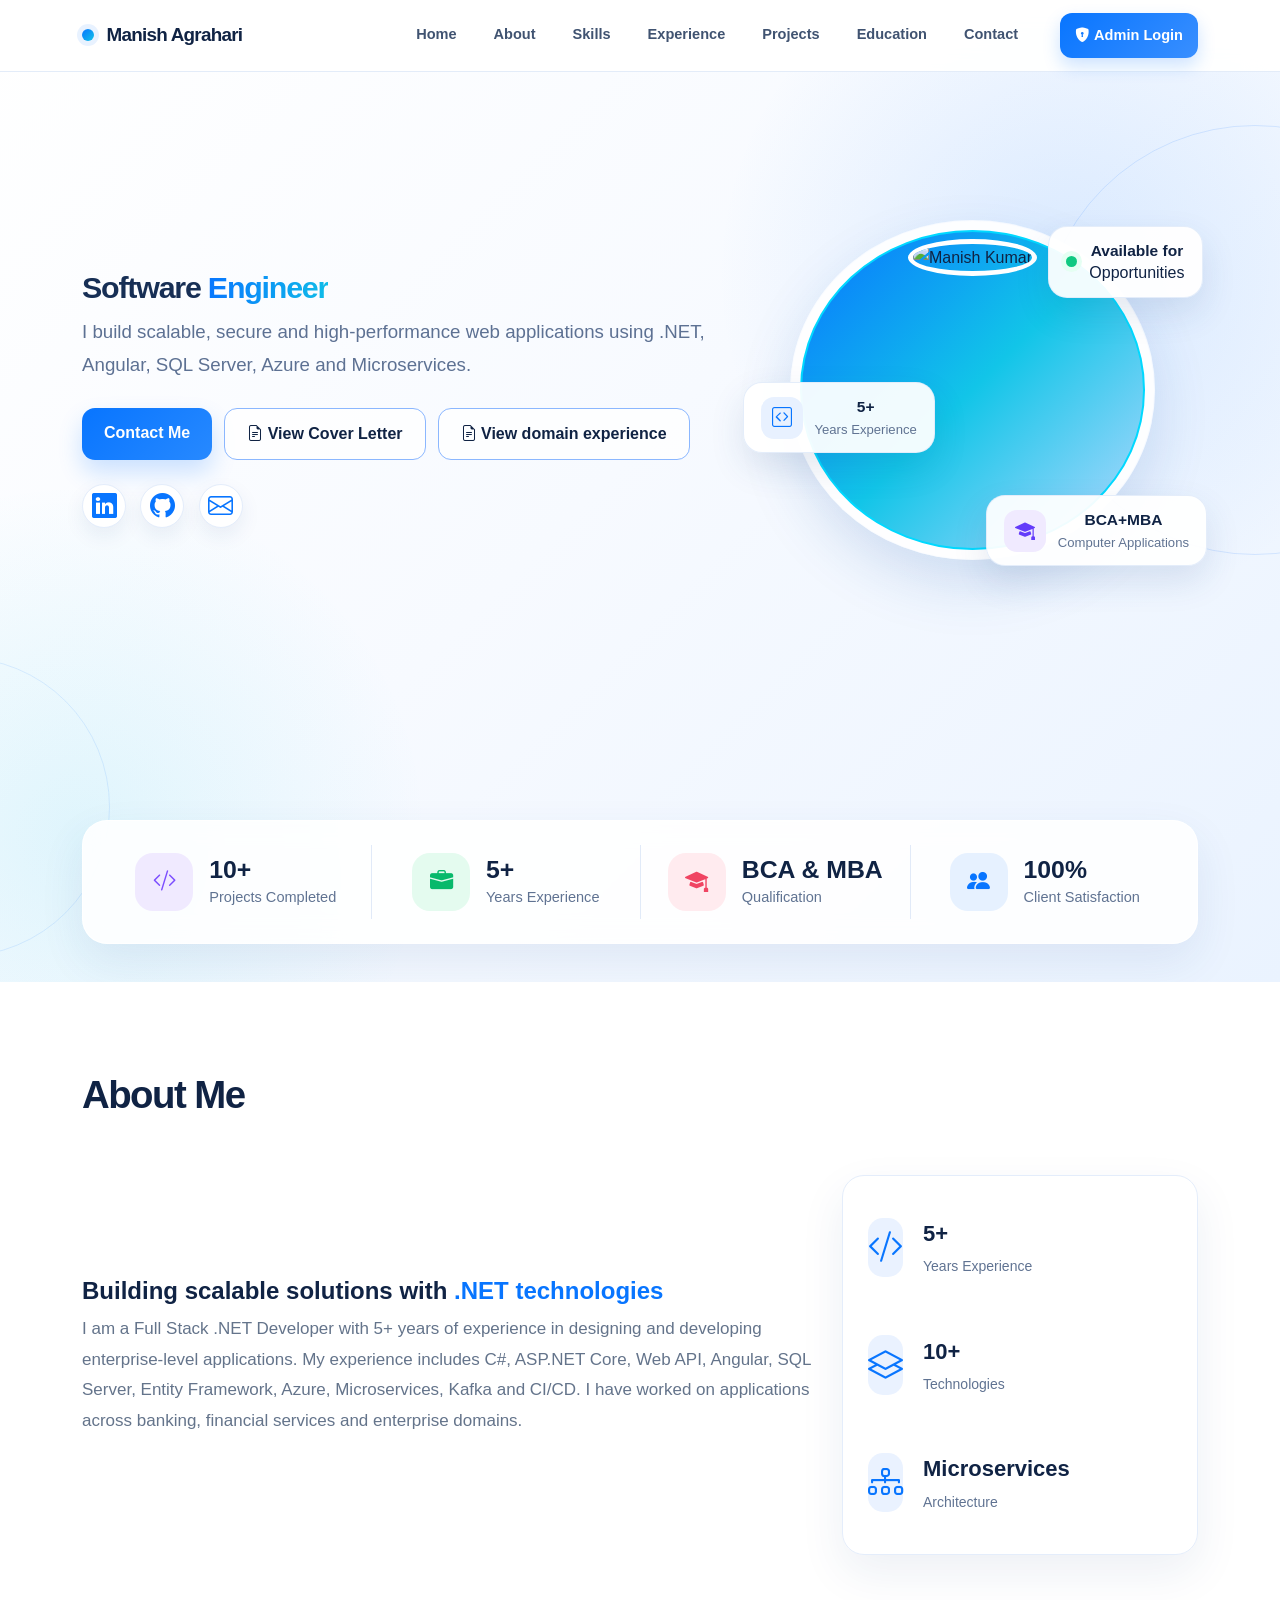
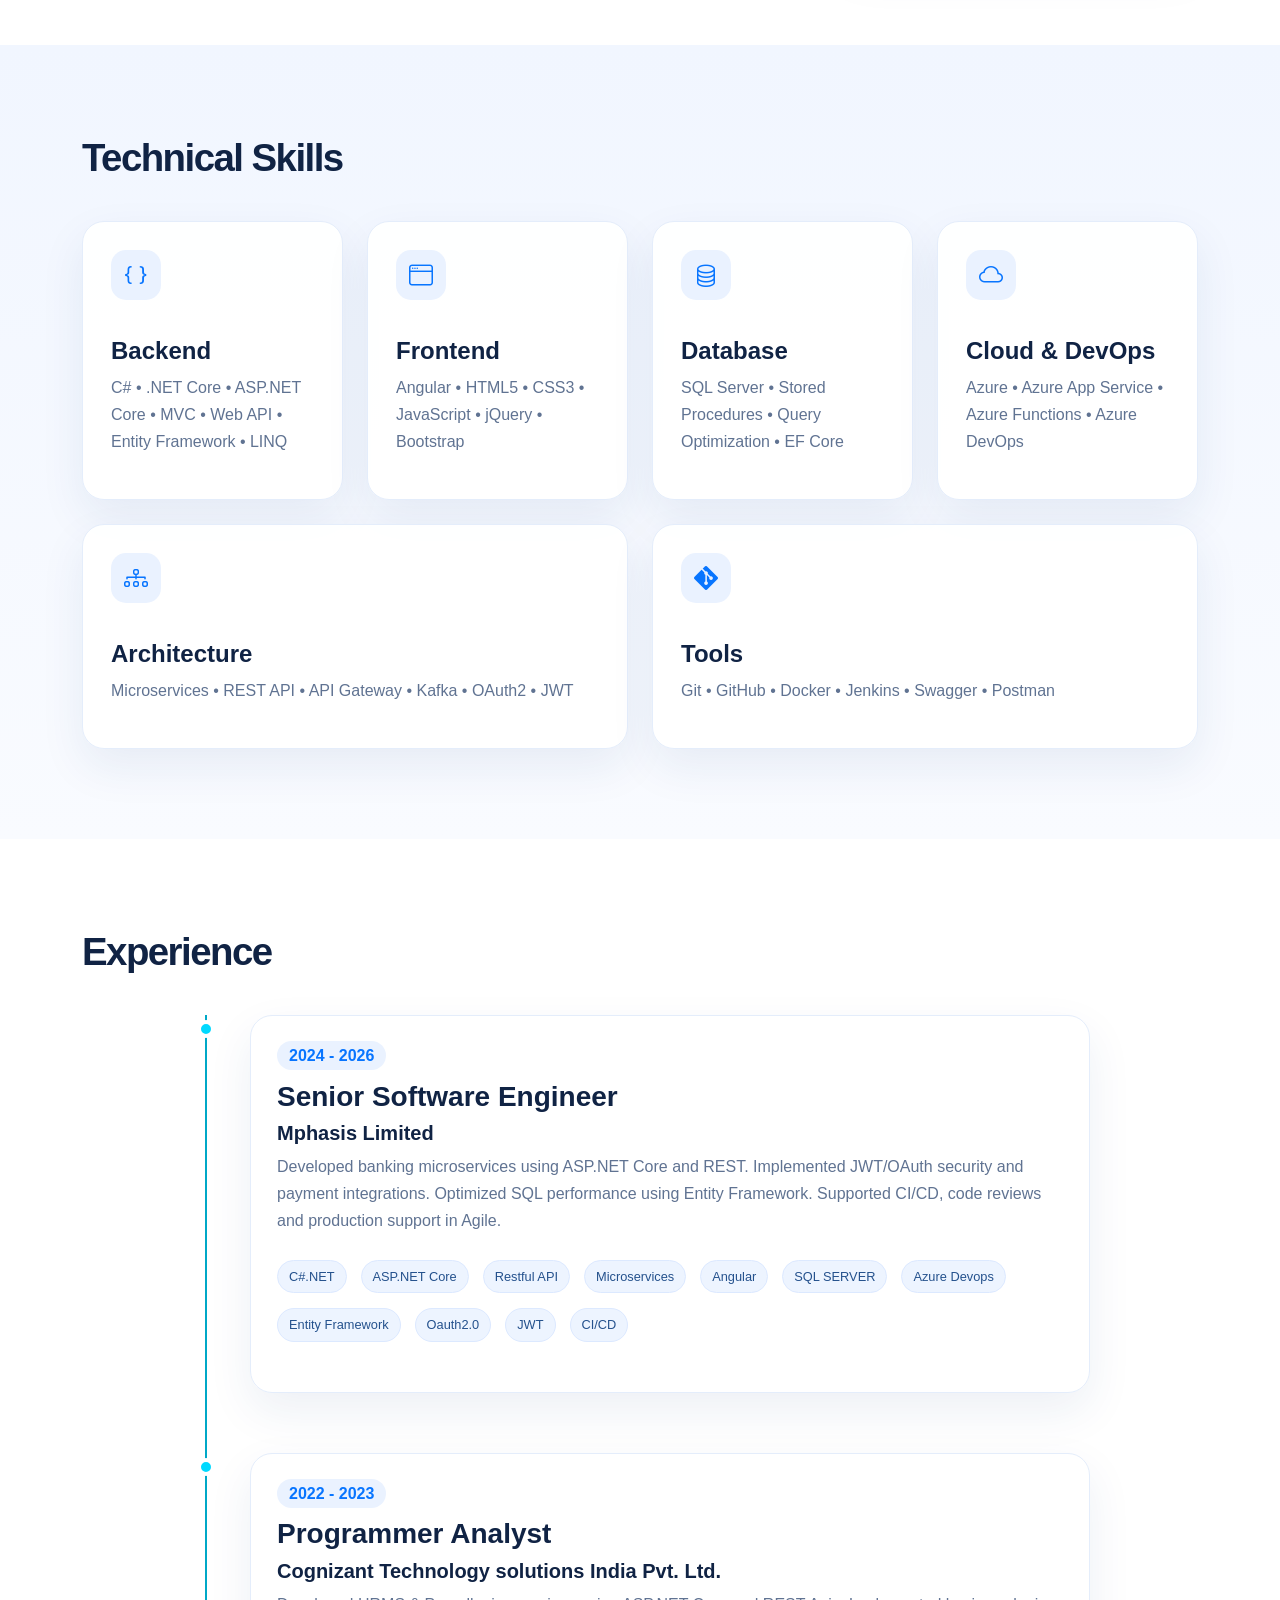
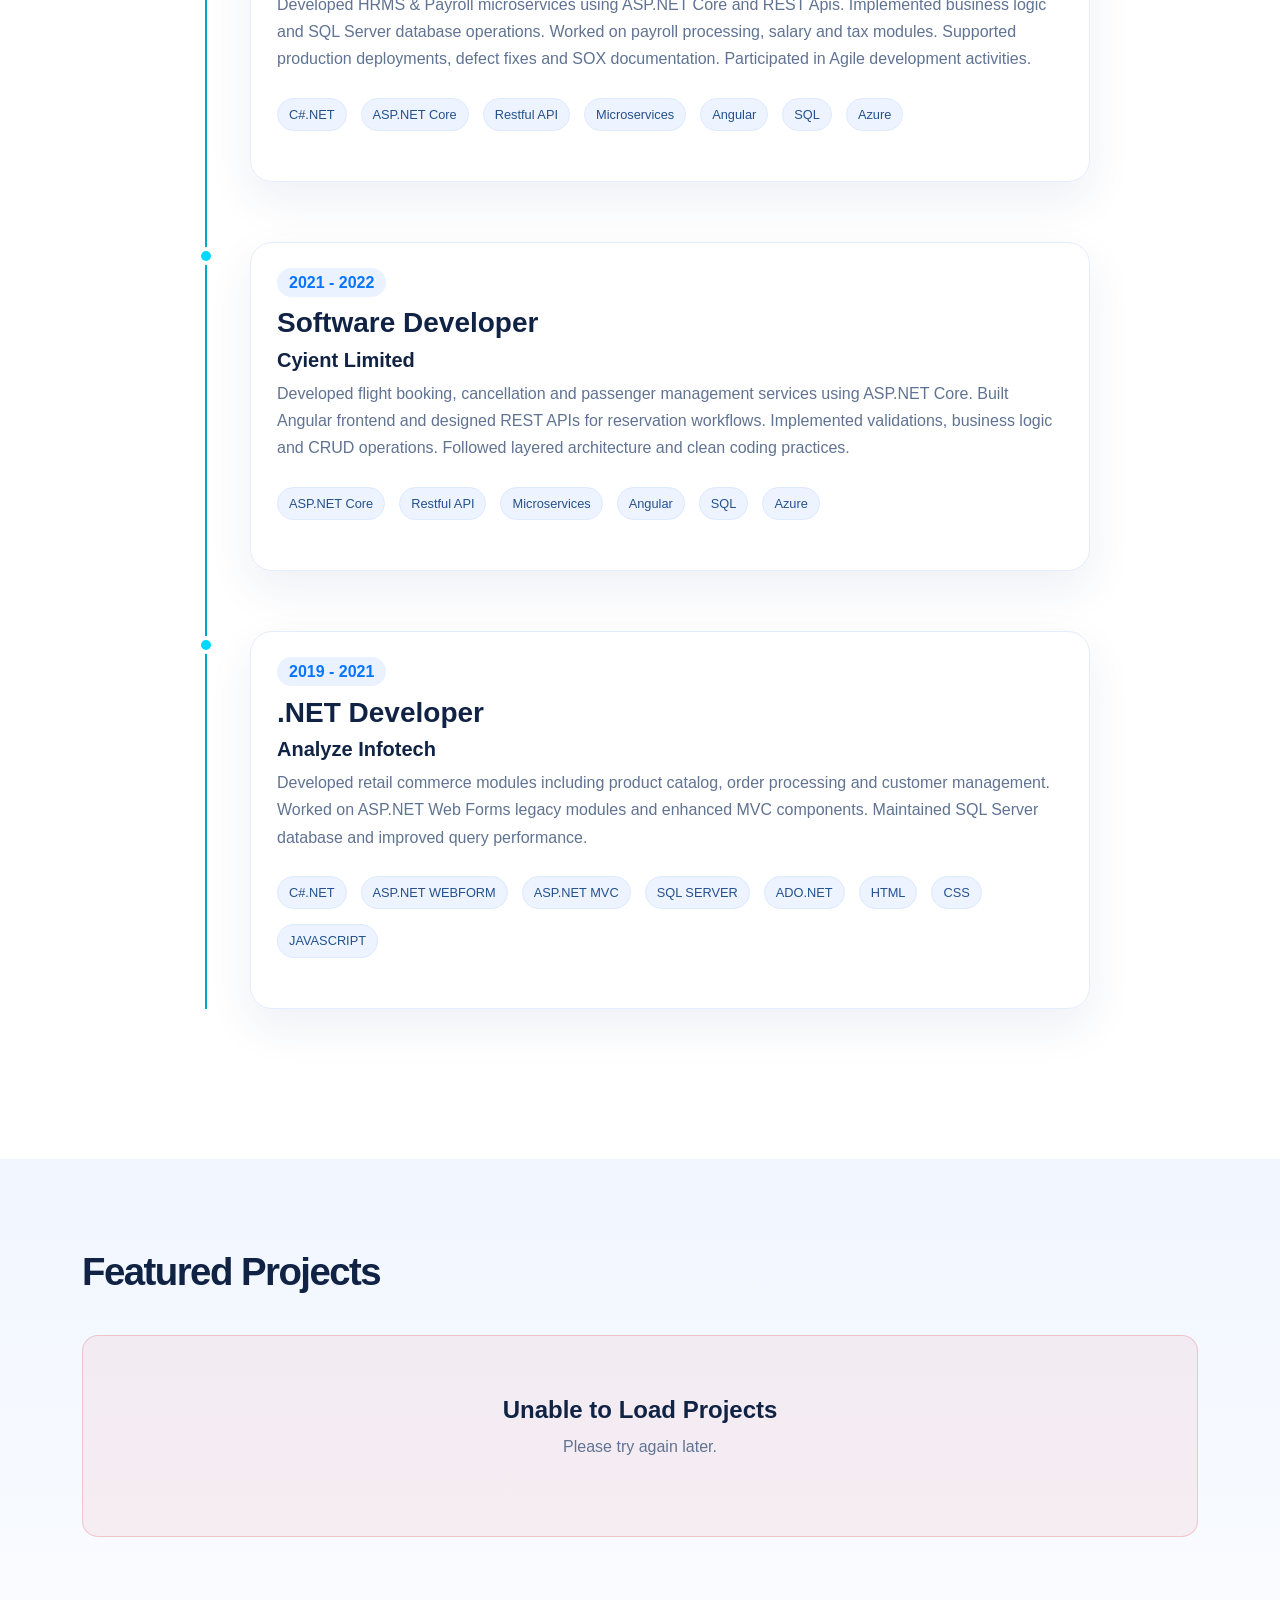
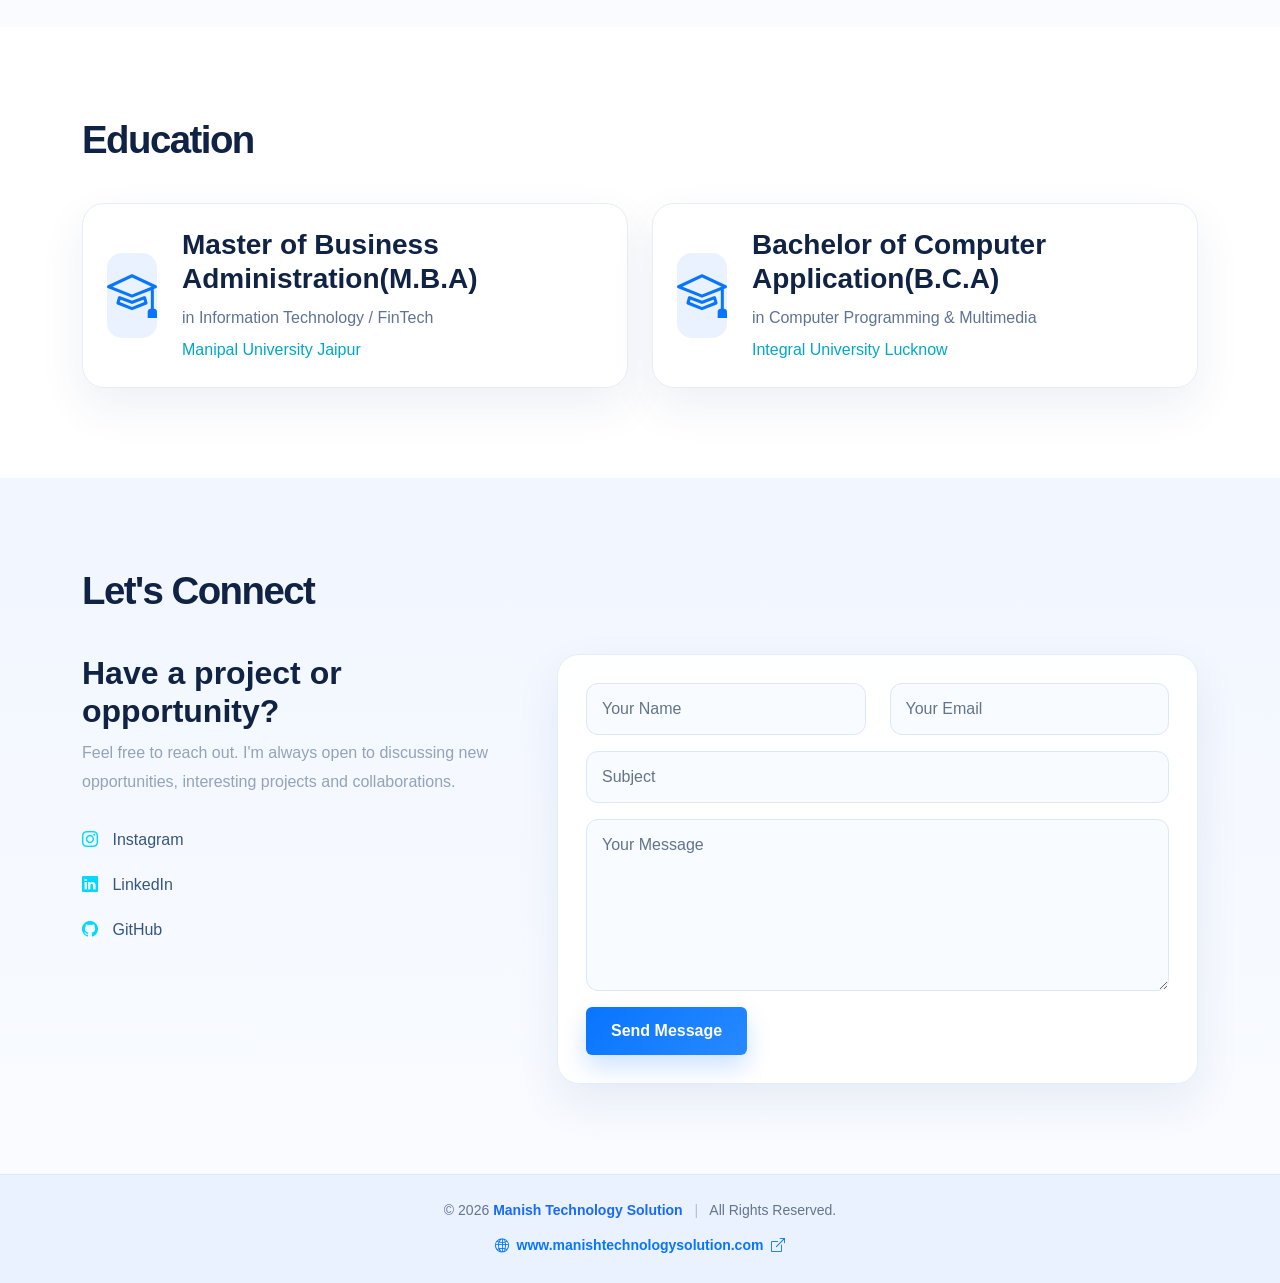
==== commit bef933d2: "Update index.html" ====
--- a/DevPortfolio.API/wwwroot/index.html
+++ b/DevPortfolio.API/wwwroot/index.html
@@ -177,9 +177,11 @@
   color: #102344;
   font-size: clamp(2rem, 5.2vw, 5rem);
   line-height: 1.08;
-  font-weight: 800;
+  font-weight: 600;
   letter-spacing: -0.04em;
   margin: 15px 0;
+         position: relative;
+  top: 4px;
   overflow-wrap: anywhere;
 }
 
@@ -188,6 +190,7 @@
   -webkit-background-clip: text;
   background-clip: text;
   -webkit-text-fill-color: transparent;
+     font-weight: 800;
 }
 
 @media (max-width: 480px) {
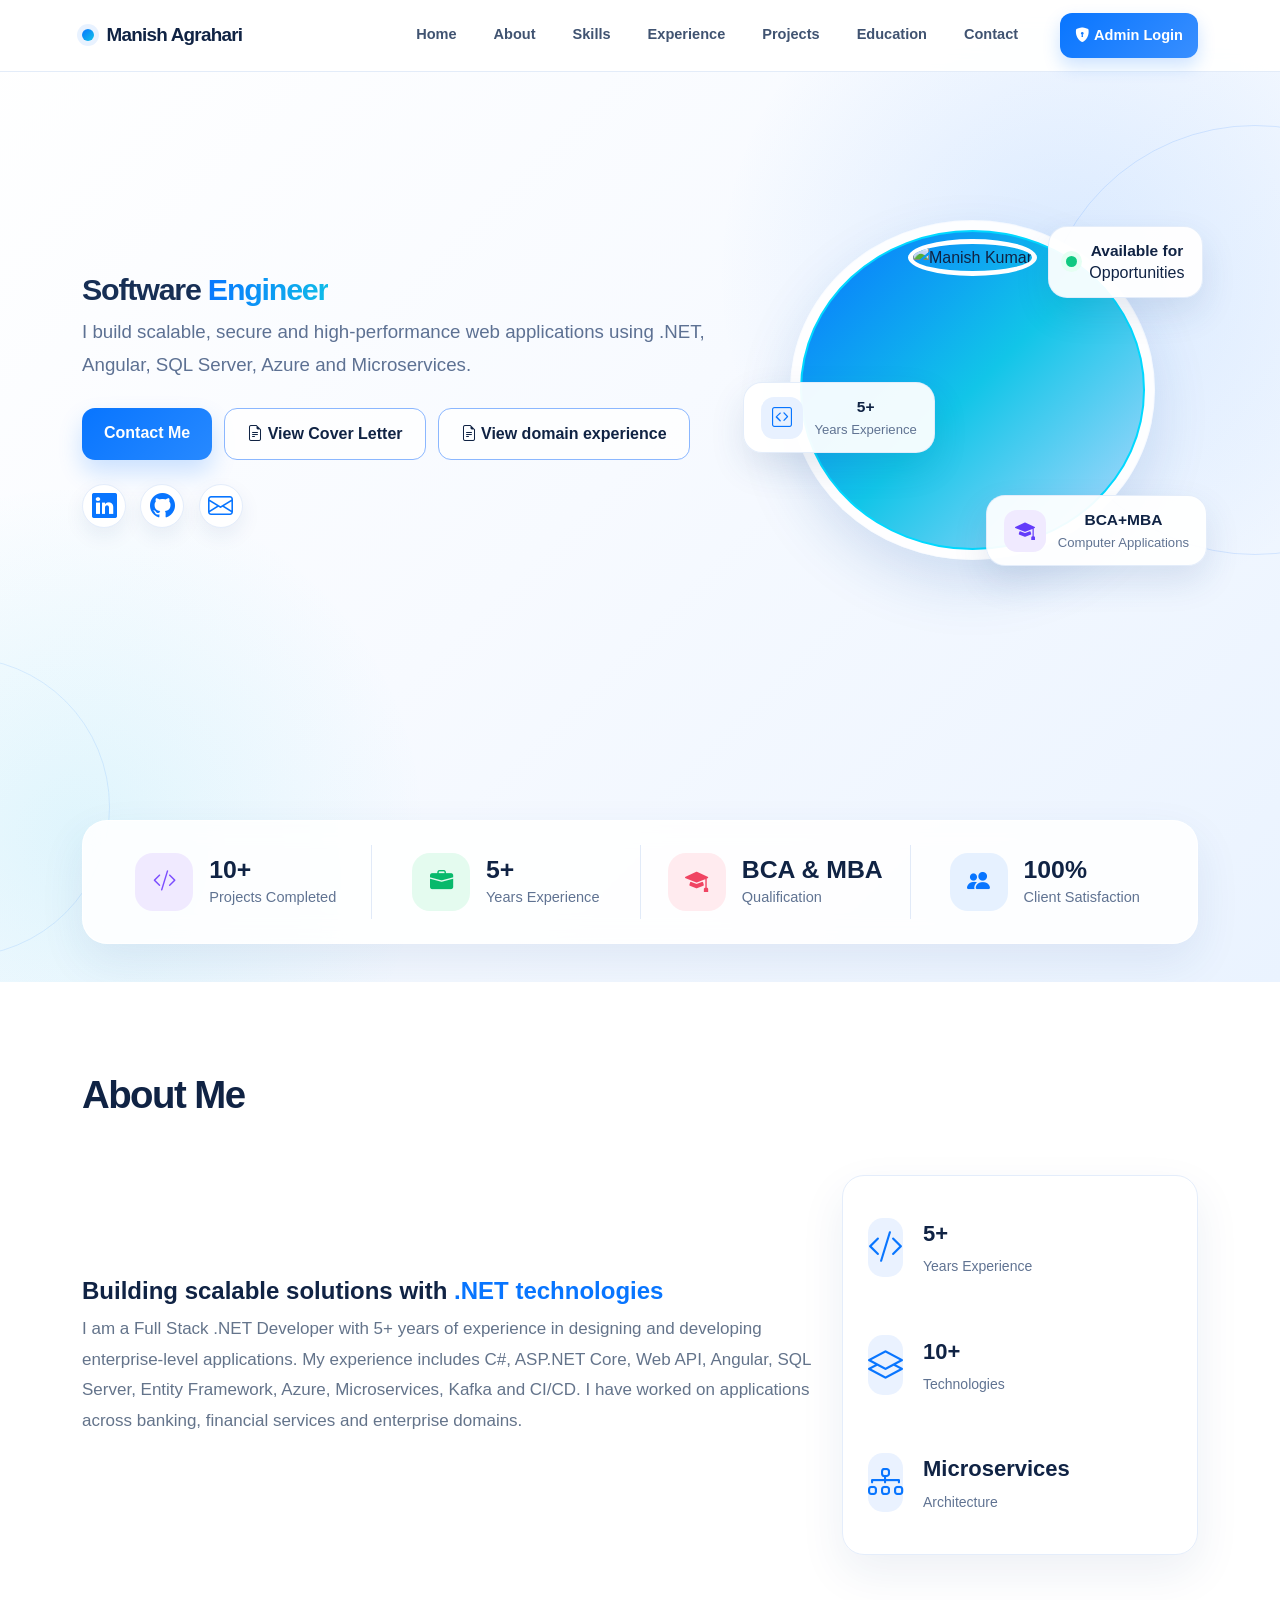
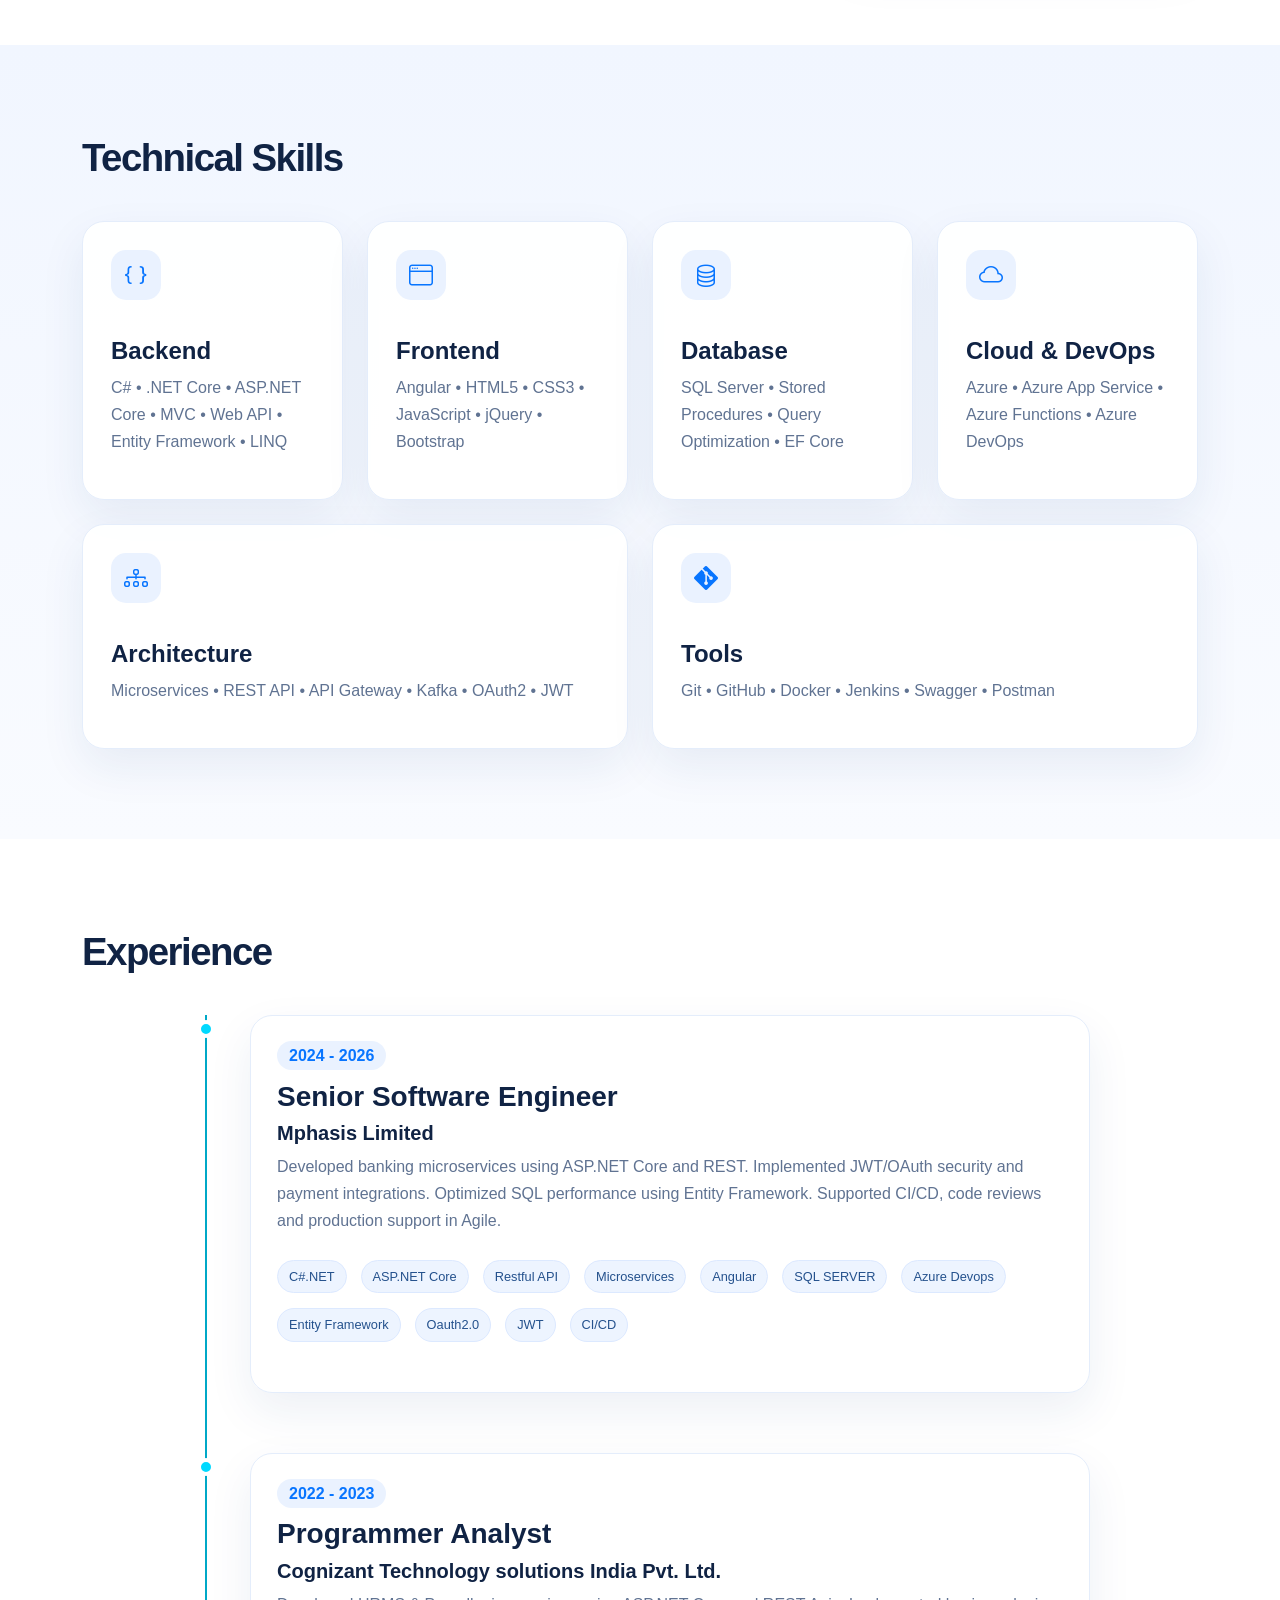
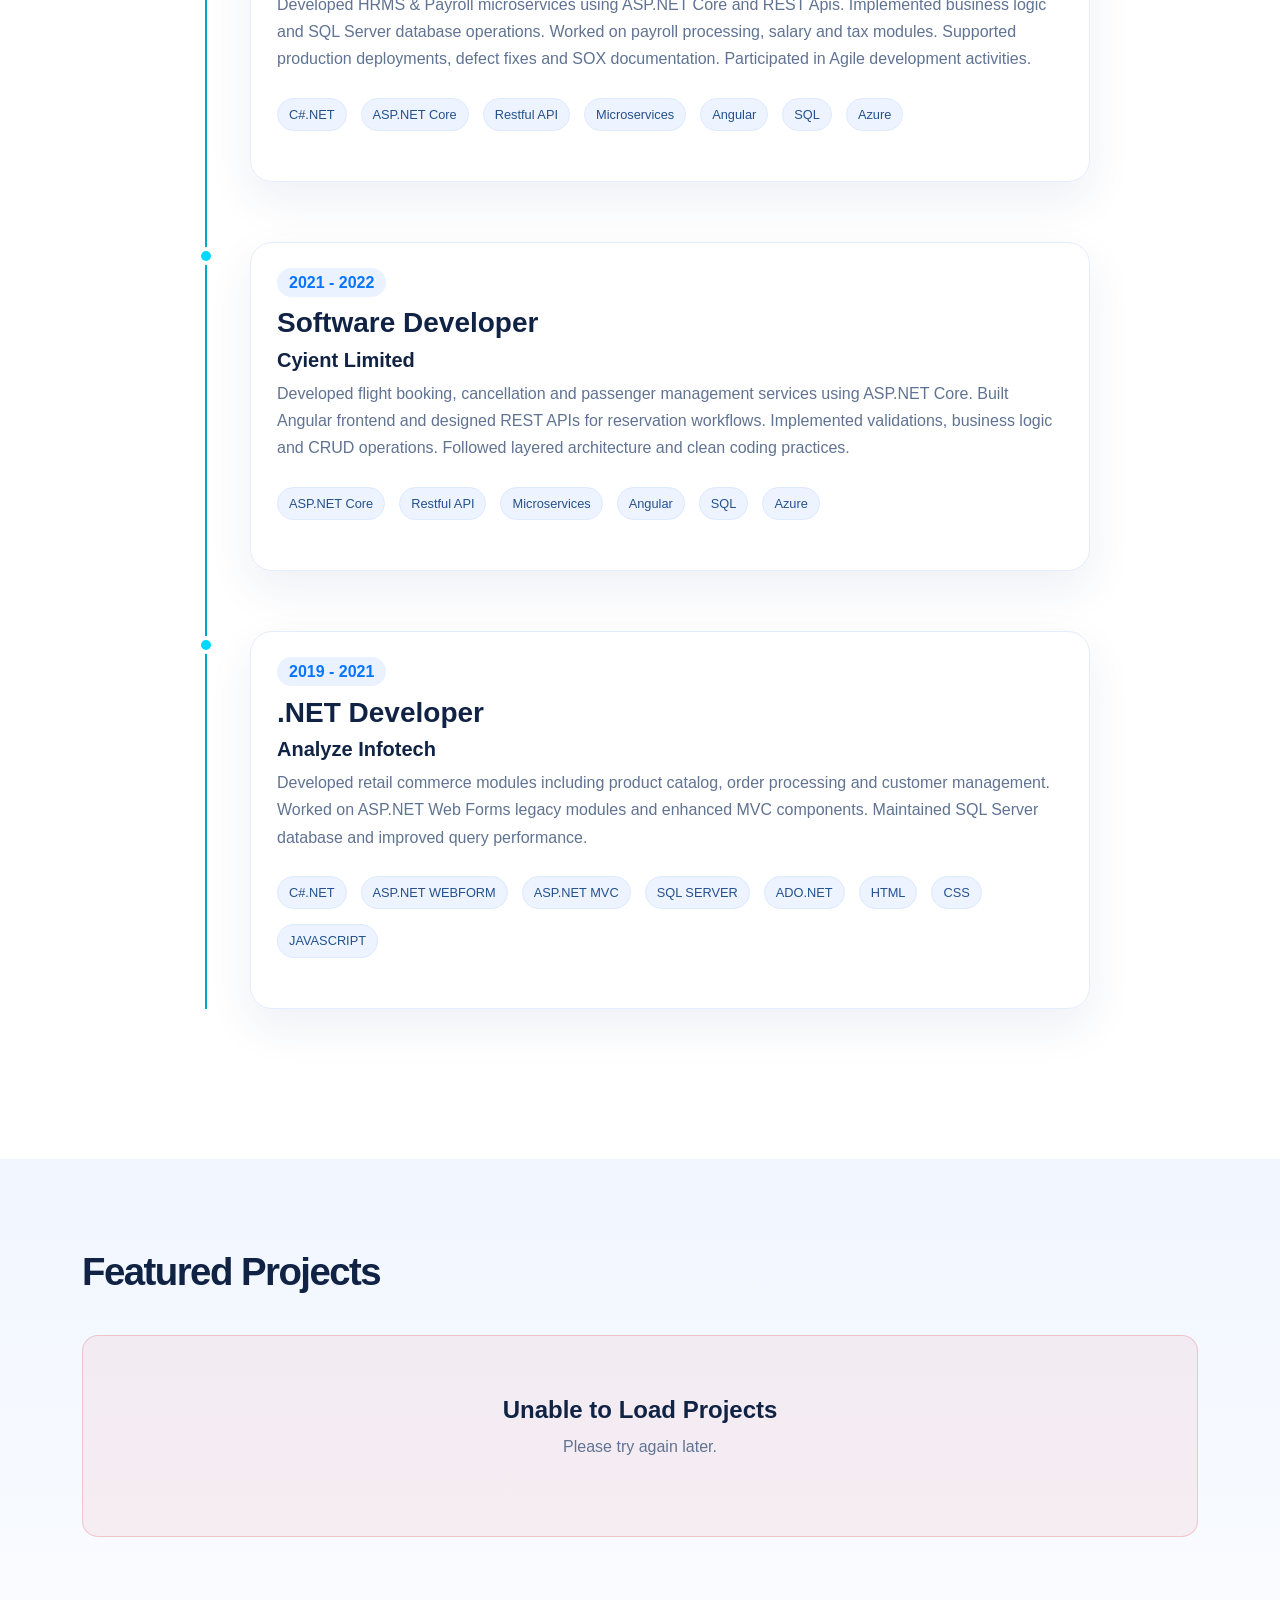
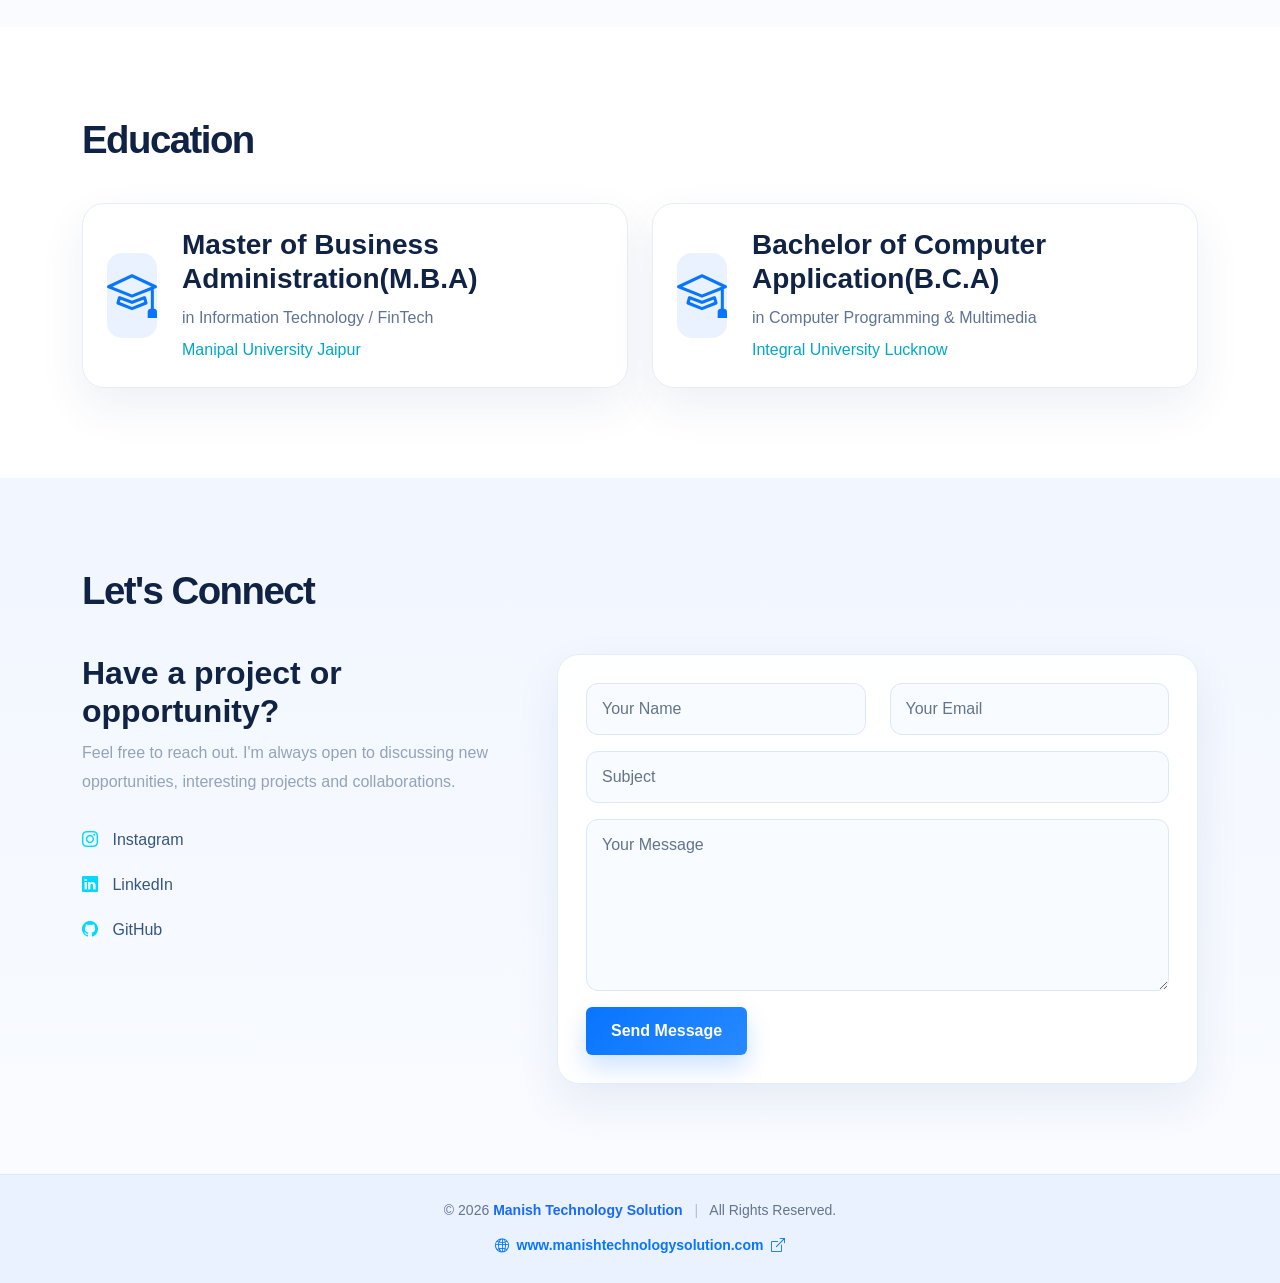
==== commit 0795d0ef: "Update index.html" ====
--- a/DevPortfolio.API/wwwroot/index.html
+++ b/DevPortfolio.API/wwwroot/index.html
@@ -181,7 +181,7 @@
   letter-spacing: -0.04em;
   margin: 15px 0;
          position: relative;
-  top: 4px;
+  top: 6px;
   overflow-wrap: anywhere;
 }
 
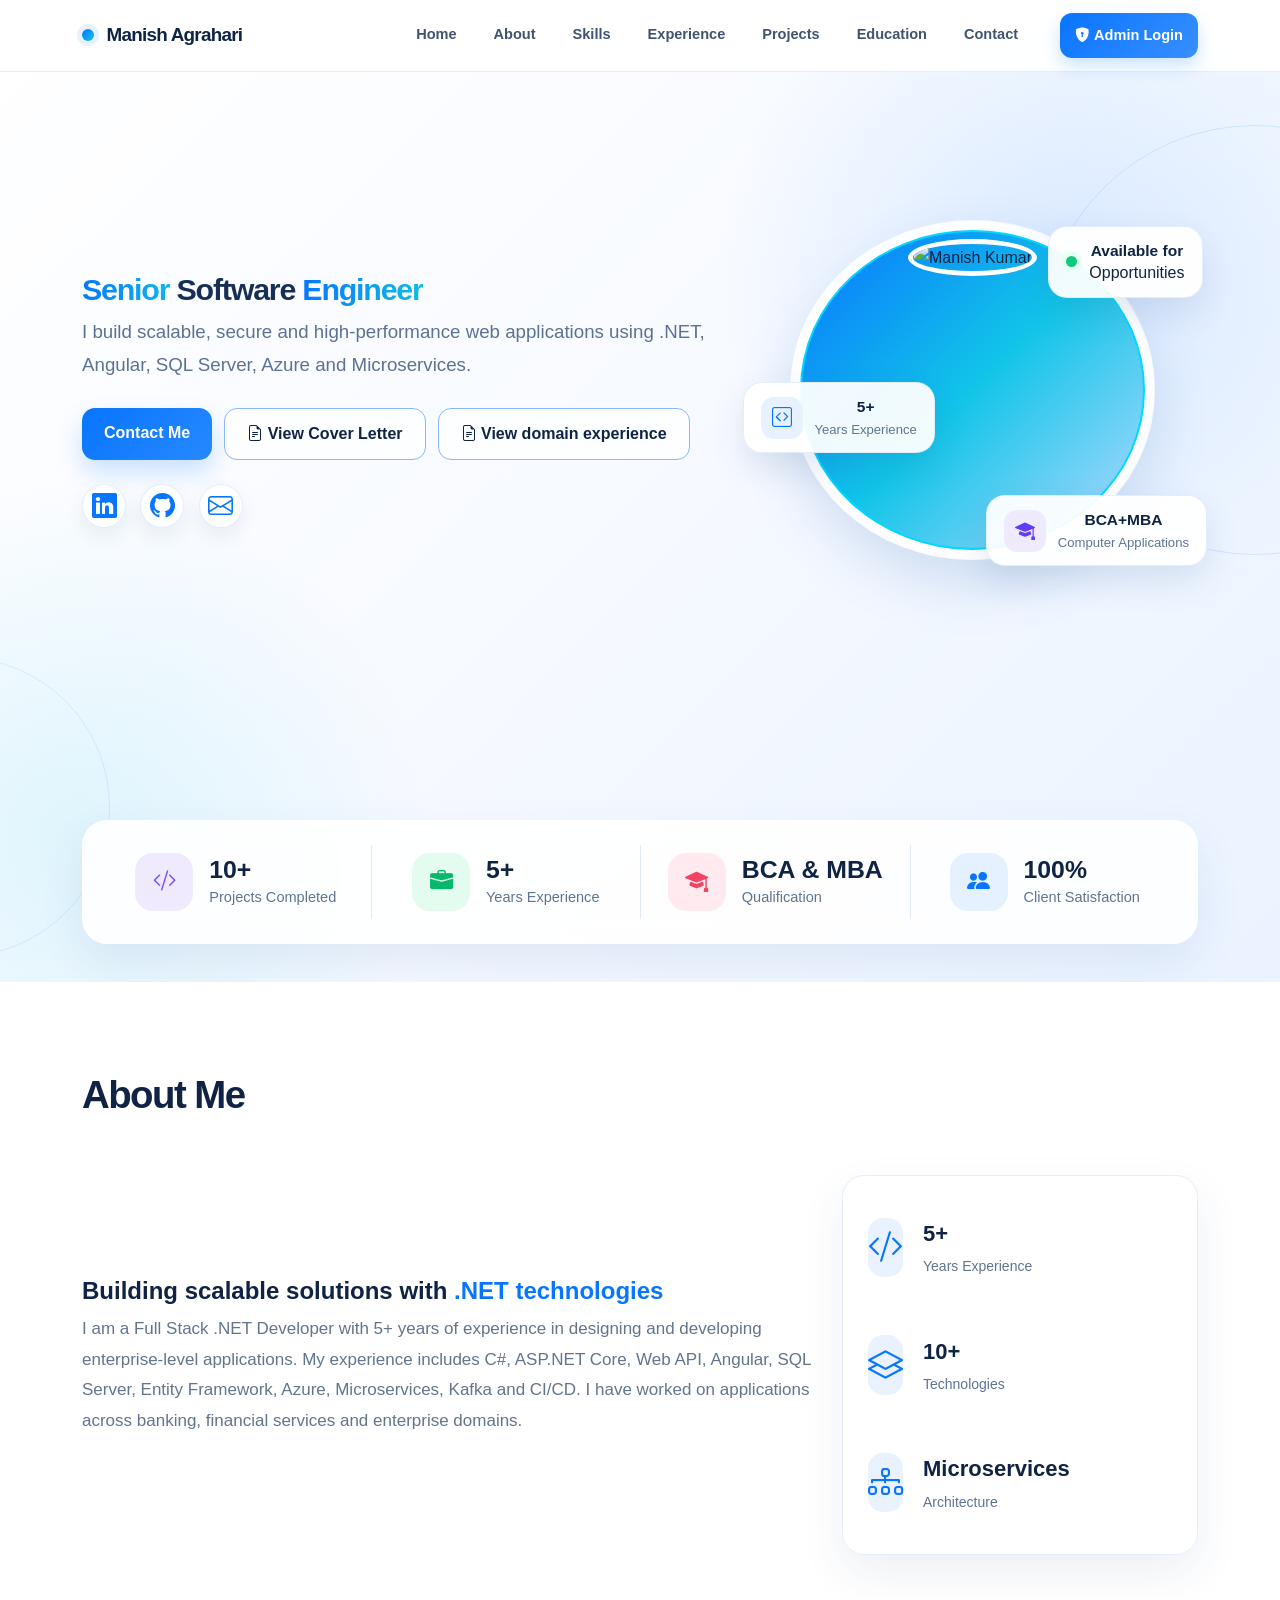
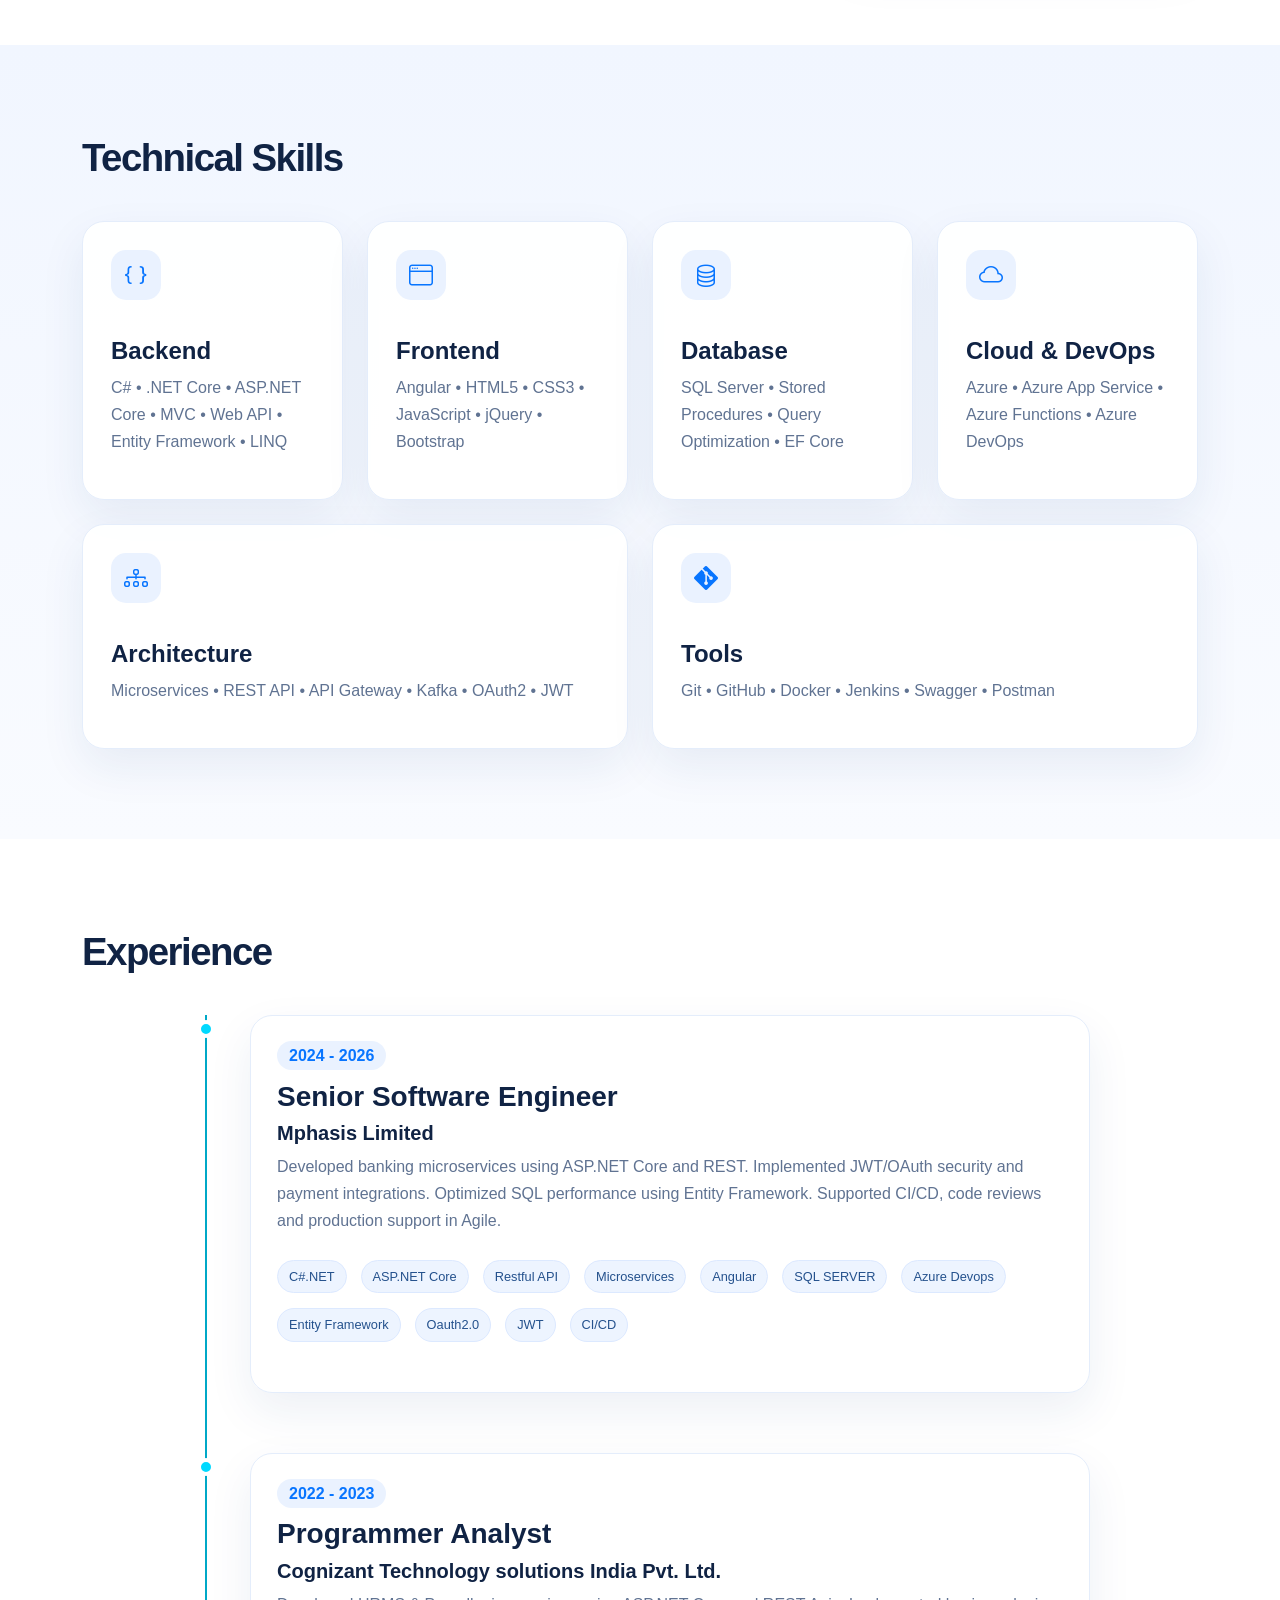
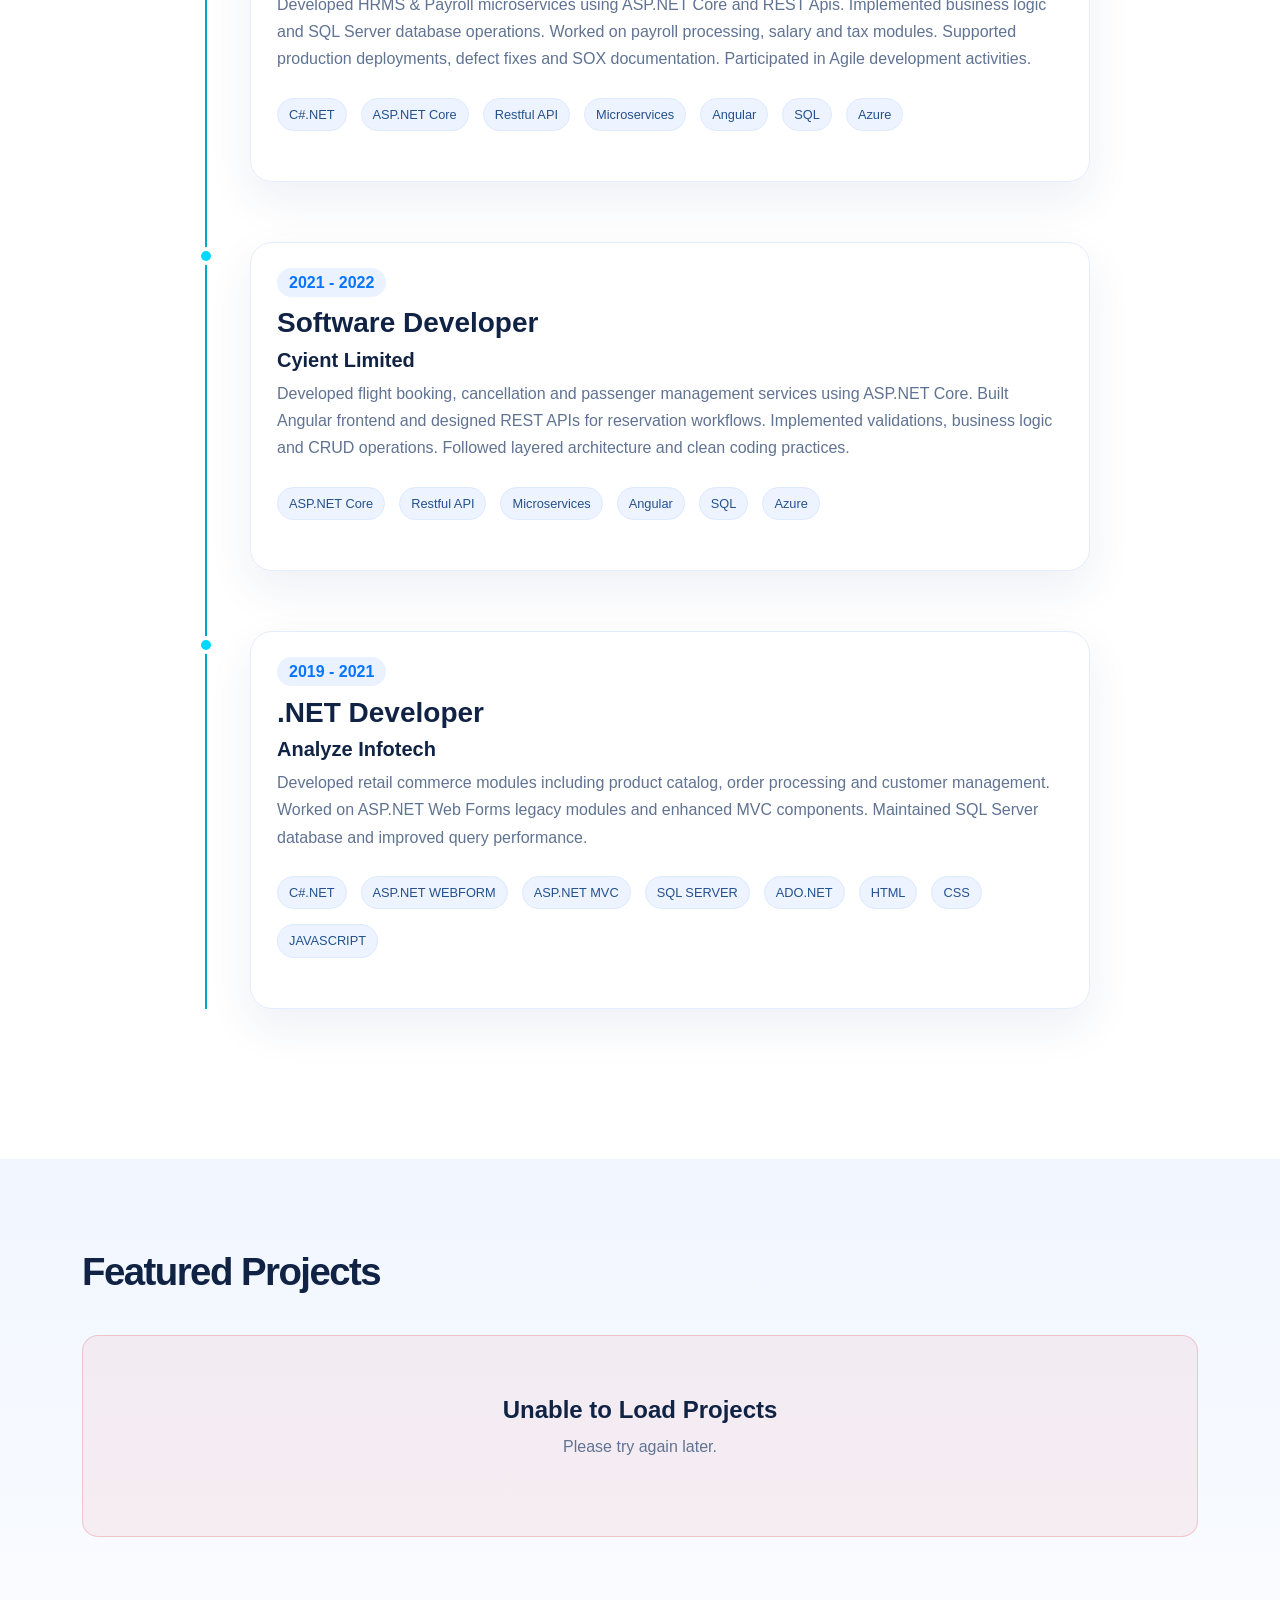
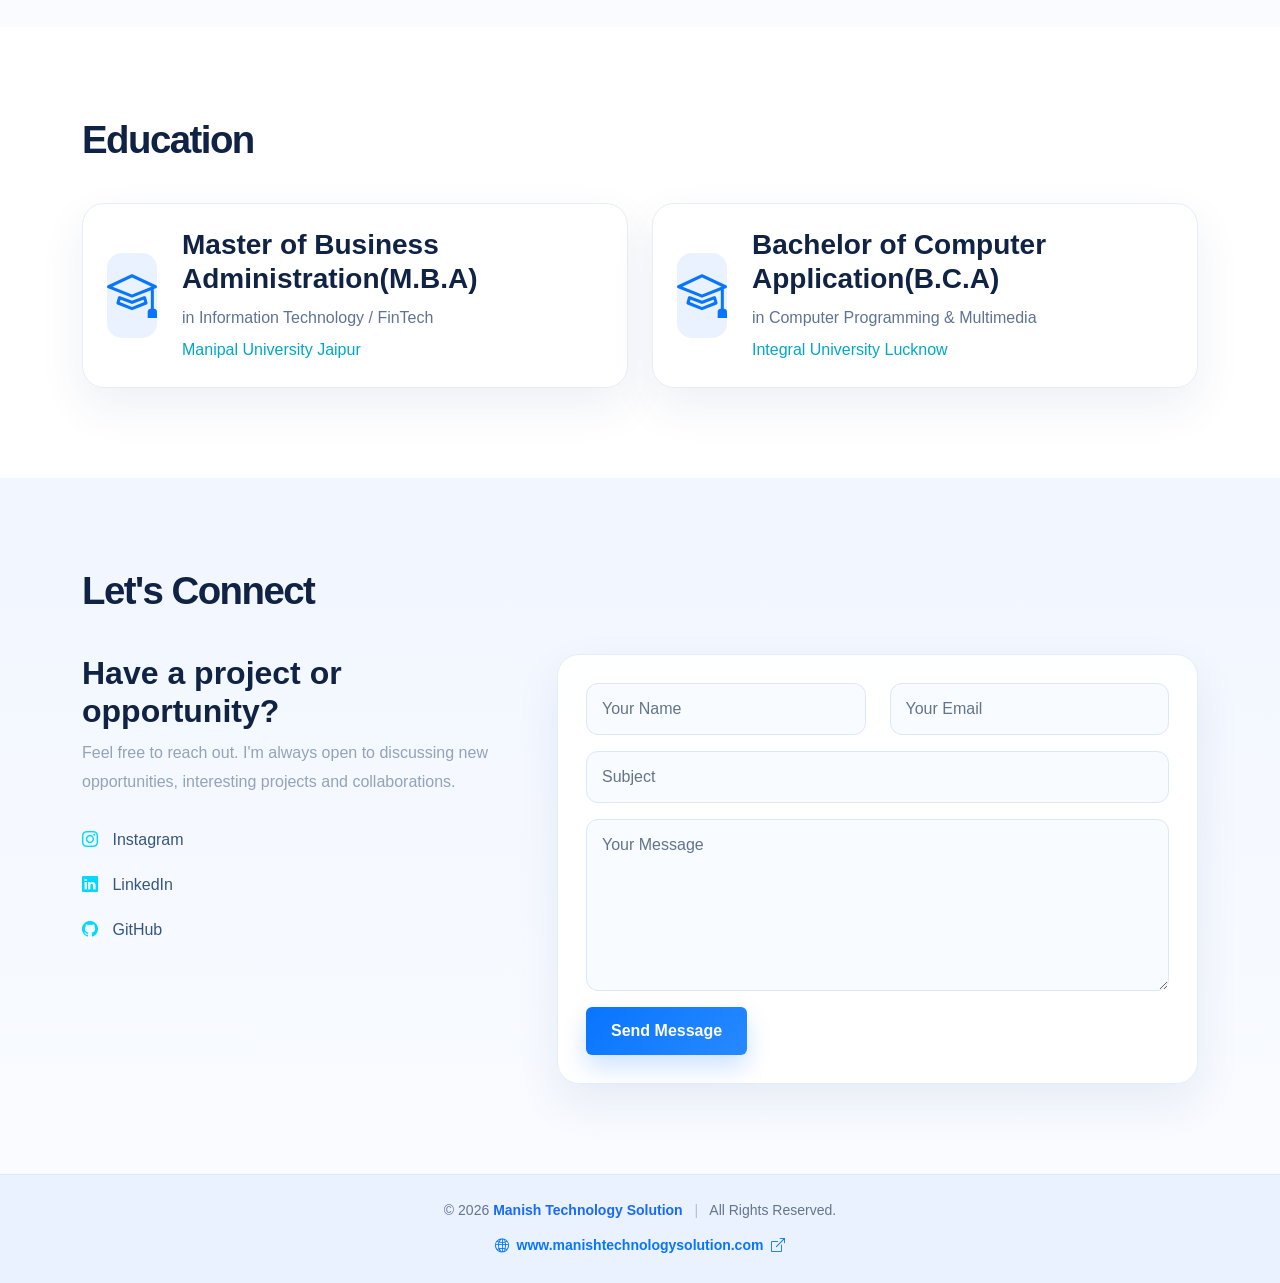
==== commit 415fa4c6: "Update index.html" ====
--- a/DevPortfolio.API/wwwroot/index.html
+++ b/DevPortfolio.API/wwwroot/index.html
@@ -944,7 +944,7 @@
                 <div class="col-lg-7">
 
                    <h2>
-                    Software <span>Engineer</span>
+                    <span>Senior </span> Software <span>Engineer</span>
                   </h2>
 
                     <p class="hero-description">
